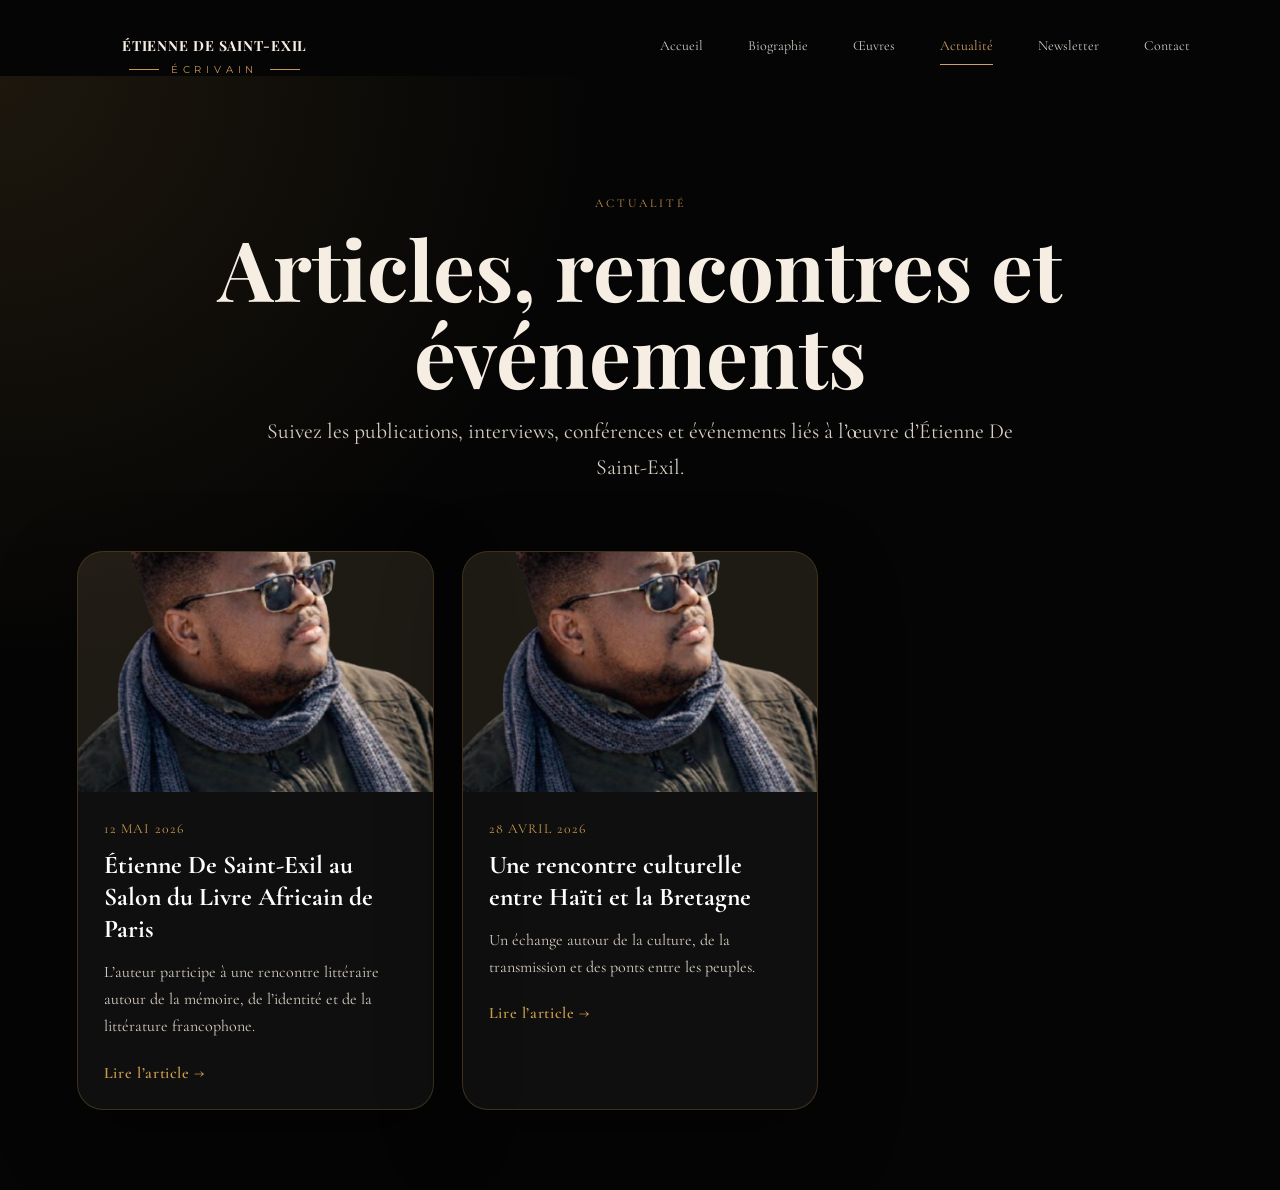
==== saint-exil-site/actualite.html @ 2bd2a885 "V1" ====
<!DOCTYPE html>
<html lang="fr">
<head>
  <meta charset="UTF-8" />
  <meta name="viewport" content="width=device-width, initial-scale=1.0" />
  <title>Actualité — Étienne De Saint-Exil</title>
  <link rel="preconnect" href="https://fonts.googleapis.com">
  <link rel="preconnect" href="https://fonts.gstatic.com" crossorigin>
  <link href="https://fonts.googleapis.com/css2?family=Cormorant+Garamond:wght@400;500;600;700&family=Montserrat:wght@300;400;500;600&family=Playfair+Display:wght@400;500;600;700&family=Great+Vibes&display=swap" rel="stylesheet">
  <link rel="stylesheet" href="style.css" />
</head>
<body>
  <header class="navbar">
    <a href="index.html" class="brand" aria-label="Accueil">
      <span class="brand-name">ÉTIENNE DE SAINT-EXIL</span>
      <span class="brand-line"><i></i>ÉCRIVAIN<i></i></span>
    </a>

    <button class="menu-btn" aria-label="Ouvrir le menu">
      <span></span><span></span>
    </button>

    <nav class="nav-links">
      <a href="index.html">Accueil</a>
      <a href="biography.html">Biographie</a>
      <a href="oeuvres.html">Œuvres</a>
      <a class="active" href="actualite.html">Actualité</a>
      <a href="newsletter.html">Newsletter</a>
      <a href="contact.html">Contact</a>
    </nav>
  </header>

  <main class="news-page">

    <section class="news-hero">
      <span class="section-label">ACTUALITÉ</span>
      <h1>Articles, rencontres et événements</h1>
      <p>Suivez les publications, interviews, conférences et événements liés à l’œuvre d’Étienne De Saint-Exil.</p>
    </section>

    <section class="news-layout">
      <div id="newsGrid" class="news-grid"></div>
    </section>

  </main>

  <script src="script.js"></script>
</body>
</html>
---- saint-exil-site/style.css ----
/* Reset général */
*{
  box-sizing:border-box;
  margin:0;
  padding:0;
}

/* Corps et typo */
html{font-size:100%}
body{
  min-height:100vh;
  background:#050505;
  color:#f7f1e8;
  font-family:'Cormorant Garamond',serif;
  overflow-x:hidden;
}

/* Couleurs et limites */
:root{
  --gold:#c98f4d;
  --gold-strong:#d0a064;
  --ivory:#f6eee3;
  --muted:#efe9df;
  --max-width:min(1160px,86vw);
}

/* HERO: fond sombre et lueurs */
.hero{
  position:relative;
  min-height:100vh;
  background:
    radial-gradient(circle at 22% 42%, rgba(150,91,39,0.32), transparent 18%),
    radial-gradient(circle at 63% 28%, rgba(180,150,100,0.08), transparent 22%),
    linear-gradient(90deg, #050505 0%, #10100f 44%, #030303 100%);
  overflow:hidden;
}
.hero::before{
  content:"";
  position:absolute;
  inset:0;
  background:
    linear-gradient(90deg, rgba(0,0,0,.58) 0%, rgba(0,0,0,.18) 45%, rgba(0,0,0,.72) 100%),
    radial-gradient(circle at center, transparent 0%, rgba(0,0,0,.35) 78%);
  z-index:1;
  pointer-events:none;
}
.hero::after{
  content:"";
  position:absolute;
  inset:0;
  background-image:
    linear-gradient(rgba(255,255,255,.012) 1px, transparent 1px),
    linear-gradient(90deg, rgba(255,255,255,.01) 1px, transparent 1px);
  background-size:54px 54px;
  opacity:.11;
  z-index:1;
  pointer-events:none;
}

/* Navbar */
.navbar{
  position:relative;
  z-index:10;
  width:var(--max-width);
  margin:0 auto;
  padding:39px 0 0;
  display:flex;
  align-items:flex-start;
  justify-content:space-between;
}
.brand{
  text-decoration:none;
  color:#f6eee3;
  text-align:center;
  letter-spacing:.055em;
  min-width:250px;
}
.brand-name{
  display:block;
  font-family:'Playfair Display',serif;
  font-size:14px;
  font-weight:700;
  line-height:1;
}
.brand-line{
  display:flex;
  align-items:center;
  gap:12px;
  justify-content:center;
  margin-top:10px;
  color:#c89552;
  font-family:Montserrat,sans-serif;
  font-size:10px;
  font-weight:400;
  letter-spacing:.48em;
}
.brand-line i{
  display:block;
  width:30px;
  height:1px;
  background:#c89552;
}

.nav-links{
  display:flex;
  align-items:center;
  gap:45px;
  margin-top:0;
  font-size:14px;
}
.nav-links a{
  color:#efe9df;
  text-decoration:none;
  opacity:.86;
  position:relative;
  padding-bottom:12px;
  line-height:1;
}
.nav-links a.active,
.nav-links a:hover{
  color:var(--gold-strong);
  opacity:1;
}
.nav-links a.active::after{
  content:"";
  position:absolute;
  left:0;right:0;bottom:0;height:1px;background:var(--gold-strong);
}

/* Menu bouton (mobile) - keep script.js behavior */
.menu-btn{display:none;background:transparent;border:0;padding:.35rem;cursor:pointer}
.menu-btn span{display:block;width:28px;height:2px;background:var(--ivory);border-radius:2px}

/* Hero content container */
.hero-content{
  position:relative;
  z-index:3;
  width:var(--max-width);
  min-height:640px;
  margin:0 auto;
}

/* Texte gauche */
.copy-block{
  position:absolute;
  left:0;
  top:96px;
  width:410px;
  text-align:center;
  z-index:6;
}
.copy-block h1{
  font-family:'Playfair Display',serif;
  font-size:43px;
  line-height:1.13;
  font-weight:500;
  letter-spacing:-0.025em;
  color:#f7f0e7;
  text-shadow:0 12px 30px rgba(0,0,0,.68);
}
.copy-block h1 span{
  display:inline-block;color:var(--gold);font-size:41px;line-height:1.05;white-space:nowrap;
}
.small-divider{width:54px;height:1px;background:#b88650;margin:18px auto 33px}
.copy-block p{
  font-size:17px;line-height:1.22;color:#f2eadf;margin-bottom:35px;text-shadow:0 10px 24px #000;
}
.cta{
  display:inline-flex;align-items:center;justify-content:center;gap:18px;min-width:228px;height:50px;background:#d09a58;color:#1a130d;text-decoration:none;font-family:Montserrat,sans-serif;font-size:11px;font-weight:600;letter-spacing:.08em;padding:0 22px;border-radius:3px;box-shadow:0 22px 50px rgba(0,0,0,.38);
}
.cta b{font-size:17px;font-weight:500;transform:translateY(-1px)}

/* Portrait large à droite */
.portrait-wrap{
  position:absolute;
  z-index:3;
  right:95px;
  top:36px;
  width:610px;
  height:705px;
  overflow:visible;
  margin:0;
}
.portrait{
  position:absolute;
  width:640px;
  height:auto;
  left:-10px;
  top:-8px;
  filter:contrast(1.07) saturate(.92) brightness(.86);
  mix-blend-mode:normal;
  mask-image:linear-gradient(to bottom,#000 0%,#000 82%,rgba(0,0,0,.2) 100%);
  -webkit-mask-image:linear-gradient(to bottom,#000 0%,#000 82%,rgba(0,0,0,.2) 100%);
}
.portrait-wrap::after{
  content:"";
  position:absolute;
  inset:-40px -95px -20px -65px;
  background:
    linear-gradient(90deg, rgba(5,5,5,.12), transparent 24%, transparent 68%, rgba(5,5,5,.58)),
    linear-gradient(180deg, transparent 72%, #050505 98%);
  pointer-events:none;
}

/* Signature en fond, derrière portrait */
.signature-bg{
  position:absolute;
  z-index:2;
  right:18px;
  top:82px;
  color:rgba(220,195,160,.105);
  font-family:'Great Vibes',cursive;
  font-size:82px;
  line-height:.92;
  transform:rotate(-6deg);
  text-align:center;
  pointer-events:none;
  user-select:none;
}

/* Carte citation */
.quote-card{
  position:absolute;
  z-index:8;
  right:8px;
  top:444px;
  width:220px;
  height:190px;
  background:rgba(20,20,19,.82);
  backdrop-filter:blur(7px);
  border-radius:3px;
  box-shadow:0 28px 74px rgba(0,0,0,.52);
  text-align:center;padding:23px 24px;color:#f5eadc;
}
.quote-mark{color:#d69d56;font-size:38px;line-height:.8;font-family:Georgia,serif;margin-bottom:8px}
.quote-card p{font-size:17px;line-height:1.18;font-style:italic}
.quote-card span{display:block;width:50px;height:1px;background:#b7834e;margin:15px auto 10px}
.quote-card strong{font-family:'Great Vibes',cursive;color:#c99456;font-size:24px;font-weight:400}

/* Bande beige bas */
.bottom-panel{
  position:absolute;
  z-index:9;
  left:0;
  bottom:0;
  width:64%;
  height:125px;
  background:#f4f1ec;
  color:#5f5146;
  display:flex;align-items:center;justify-content:flex-start;padding-left:116px;clip-path:polygon(0 0,86% 0,100% 100%,0 100%);box-shadow:0 -15px 45px rgba(0,0,0,.22);
}
.feather{position:absolute;left:68px;top:18px;font-size:88px;line-height:1;transform:rotate(-35deg);color:rgba(190,155,120,.14);font-family:'Great Vibes',cursive}
.keywords{display:flex;flex-direction:column;gap:10px;margin-right:34px;color:#c2935a;font-family:Montserrat,sans-serif;font-size:12px;letter-spacing:.13em;min-width:112px}
.panel-line{width:1px;height:70px;background:#c7b5a3;margin-right:34px}
.panel-text p{font-size:14px;line-height:1.42;color:#544941}
.panel-text a{display:inline-flex;margin-top:12px;text-decoration:none;color:#c2935a;font-family:Montserrat,sans-serif;font-size:11px;letter-spacing:.13em}
.panel-text b{margin-left:13px}

/* Images helper */
img{max-width:100%;display:block}

/* Responsive tablette */
@media (max-width:1050px){
  .navbar{width:min(1000px,90vw)}
  .hero-content{width:min(1000px,90vw)}
  .nav-links{gap:26px;font-size:13px}
  .brand{min-width:220px}
  .copy-block{width:380px}
  .copy-block h1{font-size:38px}
  .copy-block h1 span{font-size:36px}
  .portrait-wrap{right:35px;width:540px}
  .portrait{width:590px}
  .quote-card{right:0}
  .bottom-panel{width:76%;padding-left:70px}
}

/* Responsive mobile */
@media (max-width:820px){
  .hero{min-height:1060px}
  .navbar{width:90vw;padding-top:24px;align-items:center}
  .brand{min-width:auto;text-align:left}
  .menu-btn{display:block;position:relative;z-index:20}
  .nav-links{display:none;position:absolute;top:82px;right:0;background:rgba(8,8,8,.94);padding:25px;flex-direction:column;gap:20px;border:1px solid rgba(210,160,95,.25)}
  .nav-links.open{display:flex}
  .hero-content{width:90vw;min-height:835px}
  .portrait-wrap{top:72px;left:50%;right:auto;transform:translateX(-50%);width:430px;height:430px;overflow:hidden}
  .portrait{width:500px;left:-34px;top:-15px}
  .portrait-wrap::after{inset:0;background:linear-gradient(180deg,transparent 72%,#050505 100%)}
  .copy-block{top:430px;left:50%;transform:translateX(-50%);width:92%}
  .copy-block h1{font-size:36px}
  .copy-block h1 span{font-size:34px;white-space:normal}
  .copy-block p{font-size:16px}
  .signature-bg{display:none}
  .quote-card{top:695px;right:50%;transform:translateX(50%);width:250px}
  .bottom-panel{width:100%;height:195px;clip-path:none;padding:25px;align-items:flex-start;bottom:0}
  .feather{display:none}
  .keywords{margin-right:18px}
  .panel-line{margin-right:20px}
}

/* Petit mobile */
@media (max-width:520px){
  .hero{min-height:1090px}
  .brand-name{font-size:12px}
  .brand-line{font-size:9px;letter-spacing:.35em}
  .brand-line i{width:26px}
  .copy-block h1{font-size:32px}
  .copy-block h1 span{font-size:30px}
  .copy-block p{font-size:15px}
  .cta{min-width:220px;height:48px;font-size:10px}
  .portrait-wrap{width:340px;height:390px}
  .portrait{width:455px;left:-60px;top:-8px}
  .quote-card{top:690px}
  .bottom-panel{height:230px;padding:22px 18px}
  .keywords{font-size:11px;letter-spacing:.06em;min-width:95px}
  .panel-text p{font-size:13px}
  .panel-line{height:115px}
}

/* Œuvres page */
.works-intro{
  position:absolute;
  top:50%;
  left:50%;
  transform:translate(-50%,-42%);
  width:min(720px,calc(100vw - 48px));
  text-align:center;
  z-index:5;
}
.works-intro h2{
  font-family:Montserrat,sans-serif;
  font-size:12px;
  letter-spacing:.38em;
  text-transform:uppercase;
  color:var(--gold);
  margin-bottom:1.15rem;
}
.works-intro h1{
  font-family:'Playfair Display',serif;
  font-size:clamp(3.2rem,6.5vw,4.8rem);
  line-height:1.04;
  letter-spacing:-.03em;
  color:#f7f0e7;
  margin-bottom:.85rem;
}
.works-intro p{
  max-width:660px;
  margin:0 auto;
  font-size:1rem;
  line-height:1.9;
  color:#f2eadf;
}
.section-divider{
  width:72px;
  height:1px;
  background:var(--gold);
  margin:2rem auto 0;
}
.books-section{
  width:var(--max-width);
  margin:0 auto;
  padding:140px 0 120px;
}
.books-grid{
  display:grid;
  grid-template-columns:repeat(2,minmax(0,1fr));
  gap:1.5rem;
}
.book-card{
  background:rgba(10,10,10,.92);
  border:1px solid rgba(255,255,255,.05);
  border-radius:18px;
  overflow:hidden;
  box-shadow:0 24px 48px rgba(0,0,0,.35);
  transition:transform .28s ease,box-shadow .28s ease;
}
.book-card:hover{
  transform:translateY(-6px);
  box-shadow:0 34px 70px rgba(0,0,0,.42);
}
.book-cover{
  width:100%;
  aspect-ratio:0.7;
  overflow:hidden;
}
.book-cover img{
  width:100%;
  height:100%;
  object-fit:cover;
  display:block;
}
.book-card h3{
  font-family:'Playfair Display',serif;
  font-size:1.05rem;
  margin:1rem 1.2rem 0.55rem;
  line-height:1.3;
  color:#f7f1e8;
}
.book-divider{
  display:block;
  width:50px;
  height:1px;
  background:var(--gold);
  margin:0 0 1.2rem 1.2rem;
}
/* Biography page styles (mobile-first) */
.bio-page{
  background:#050505;
  color:#f5efe6;
  min-height:100vh;
  padding:120px 6vw 80px;
}
.bio-intro{
  max-width:900px;
  margin:0 auto 70px;
  text-align:center;
}
.section-label{color:#c99a4a;letter-spacing:0.25em;font-size:14px;display:block;margin-bottom:10px}
.bio-intro h1{font-size:clamp(2.4rem,6vw,5rem);line-height:1.05;margin:18px 0}
.bio-intro p{font-size:clamp(1.1rem,2vw,1.35rem);line-height:1.7;color:#d8cfc2}
.bio-layout{max-width:1180px;margin:0 auto;display:grid;grid-template-columns:330px 1fr;gap:70px;align-items:start}
.bio-author-card{background:rgba(255,255,255,0.04);border:1px solid rgba(201,154,74,0.35);border-radius:24px;padding:24px;box-shadow:0 30px 80px rgba(0,0,0,0.45)}
.bio-author-card img{width:100%;height:auto;border-radius:18px;display:block;margin-bottom:22px}
.bio-author-card h2{font-size:1.65rem;margin-bottom:6px;color:#fff}
.bio-role{color:#c99a4a;margin-bottom:22px}
.bio-info div{border-top:1px solid rgba(255,255,255,0.1);padding:13px 0}
.bio-info span{display:block;color:#c99a4a;font-size:0.85rem;margin-bottom:4px}
.bio-info strong{display:block;color:#f5efe6;font-size:1rem;line-height:1.45;font-weight:500}
.bio-content{max-width:780px}
.bio-content blockquote{font-size:clamp(1.5rem,3vw,2.4rem);line-height:1.35;color:#fff;border-left:3px solid #c99a4a;padding-left:28px;margin:0 0 45px;font-style:italic}
.bio-content p{font-size:clamp(1.12rem,1.5vw,1.28rem);line-height:1.85;color:#e5ddd1;margin-bottom:28px}

@media (max-width:768px){
  .bio-page{padding:95px 20px 60px}
  .bio-intro{text-align:left;margin-bottom:35px}
  .bio-layout{display:flex;flex-direction:column;gap:35px}
  .bio-author-card{width:100%;padding:18px}
  .bio-author-card img{max-width:320px;margin:0 auto 20px}
  .bio-content p{font-size:18px;line-height:1.8}
}
@media (min-width:860px){
  .books-grid{
    grid-template-columns:repeat(3,minmax(0,1fr));
  }
}
@media (min-width:1160px){
  .books-grid{
    grid-template-columns:repeat(4,minmax(0,1fr));
  }
}
@media (max-width:820px){
  .works-intro{
    top:42%;
    transform:translate(-50%,-40%);
    width:min(90vw,560px);
    padding:0 1rem;
  }
  .works-intro h1{
    font-size:clamp(2.6rem,8vw,3.5rem);
  }
  .books-section{
    padding:120px 0 100px;
  }
  .books-grid{
    grid-template-columns:repeat(2,minmax(0,1fr));
    gap:1rem;
  }
}
@media (max-width:520px){
  .works-intro{
    top:38%;
    width:min(92vw,420px);
  }
  .works-intro h1{
    font-size:2.8rem;
  }
  .works-intro h2{
    font-size:11px;
  }
  .book-card{
    border-radius:14px;
  }
  .books-grid{
    grid-template-columns:repeat(2,minmax(0,1fr));
    gap:1rem;
  }
}

/* Contact page styles (mobile-first) */
.contact-page{
  min-height:100vh;
  background:radial-gradient(circle at 6% 12%, rgba(201,154,74,0.08), transparent 28%), #050505;
  color:var(--ivory);
  padding:120px 6vw 80px;
}
.contact-hero{
  max-width:850px;
  margin:0 auto 42px;
  text-align:center;
}
.contact-hero .section-label{color:var(--gold);letter-spacing:.25em;font-size:12px;display:block;margin-bottom:12px}
.contact-hero h1{font-family:'Playfair Display',serif;font-size:clamp(2.6rem,7vw,5.5rem);line-height:1.02;margin:6px 0 8px}
.contact-hero p{font-size:clamp(1.05rem,2vw,1.35rem);line-height:1.7;color:#d8cfc2;max-width:780px;margin:0 auto}

.contact-layout{max-width:980px;margin:0 auto}
.contact-card{width:100%;padding:clamp(32px,5vw,56px);border-radius:28px;background:rgba(255,255,255,0.045);border:1px solid rgba(201,154,74,0.28);box-shadow:0 30px 90px rgba(0,0,0,0.45)}
.contact-card h2{font-size:clamp(1.8rem,3vw,2.6rem);margin-bottom:12px;color:var(--ivory)}
.contact-card > p{max-width:620px;font-size:1.08rem;line-height:1.7;color:#d8cfc2;margin-bottom:34px}

.social-grid{width:100%;display:grid;grid-template-columns:repeat(3,minmax(0,1fr));gap:22px}
.social-link{min-height:120px;display:flex;align-items:center;gap:18px;padding:24px;border-radius:22px;text-decoration:none;background:rgba(0,0,0,0.32);border:1px solid rgba(201,154,74,0.24);color:#f5efe6;overflow:hidden;transition:transform .35s ease,border-color .35s ease,box-shadow .35s ease,background .35s ease}
.social-link:focus{outline:2px solid rgba(201,154,74,0.24);outline-offset:3px}
.social-link:hover{transform:translateY(-5px);border-color:rgba(201,154,74,0.72);background:rgba(201,154,74,0.08);box-shadow:0 18px 50px rgba(0,0,0,0.38),0 0 28px rgba(201,154,74,0.16)}

.social-icon{width:56px;height:56px;min-width:56px;border-radius:50%;display:grid;place-items:center;background:rgba(201,154,74,0.13);color:#c99a4a;transition:transform .35s ease}
.social-icon svg{width:26px;height:26px;stroke:currentColor;fill:none}
.social-link:hover .social-icon svg{transform:scale(1.12)}

.social-text strong{display:block;font-size:1.08rem;color:#fff;margin-bottom:6px}
.social-text small{display:block;font-size:.92rem;line-height:1.45;color:#c99a4a}

@media (max-width:900px){
  .social-grid{grid-template-columns:repeat(2,minmax(0,1fr))}
}

@media (max-width:600px){
  .contact-page{padding:95px 20px 60px}
  .contact-hero{text-align:left}
  .contact-card{padding:24px 18px}
  .social-grid{grid-template-columns:1fr;gap:16px}
  .social-link{min-height:96px;padding:20px}
  .social-icon{width:50px;height:50px;min-width:50px}
}

/* Newsletter page styles */
.newsletter-page{
  min-height:100vh;
  background:
    radial-gradient(circle at top left, rgba(201,154,74,0.14), transparent 35%),
    radial-gradient(circle at bottom right, rgba(255,255,255,0.05), transparent 30%),
    #050505;
  color:var(--ivory);
  padding:120px 6vw 80px;
}
.newsletter-hero{
  max-width:850px;
  margin:0 auto 55px;
  text-align:center;
}
.newsletter-hero .section-label{color:var(--gold);letter-spacing:0.25em;font-size:12px;display:block;margin-bottom:14px}
.newsletter-hero h1{font-family:'Playfair Display',serif;font-size:clamp(2.6rem,7vw,5.5rem);line-height:1.05;margin:0 0 18px}
.newsletter-hero p{font-size:clamp(1.05rem,2vw,1.35rem);line-height:1.7;color:#d8cfc2;max-width:760px;margin:0 auto}

.newsletter-layout{max-width:760px;margin:0 auto;padding:0 8px}
.newsletter-card{max-width:640px;margin:0 auto;padding:clamp(28px,5vw,56px);border-radius:28px;background:rgba(255,255,255,0.045);border:1px solid rgba(201,154,74,0.32);box-shadow:0 30px 90px rgba(0,0,0,0.45);text-align:center}
.newsletter-icon{width:72px;height:72px;margin:0 auto 24px;border-radius:50%;display:grid;place-items:center;background:rgba(201,154,74,0.12);color:#c99a4a}
.newsletter-icon svg{width:34px;height:34px;stroke:currentColor;fill:none}
.newsletter-card h2{font-size:clamp(1.8rem,4vw,3rem);margin-bottom:16px;color:var(--ivory)}
.newsletter-card p{color:#d8cfc2;font-size:1.08rem;line-height:1.75;margin-bottom:30px}
.newsletter-form{display:flex;gap:12px;flex-wrap:wrap;justify-content:center;margin-bottom:18px}
.newsletter-form input{flex:1;min-width:260px;height:56px;border-radius:999px;border:1px solid rgba(201,154,74,0.28);background:rgba(0,0,0,0.35);color:#fff;padding:0 22px;font-size:1rem;outline:none}
.newsletter-form input::placeholder{color:rgba(245,239,230,0.55)}
.newsletter-form input:focus{border-color:rgba(201,154,74,0.8);box-shadow:0 0 0 4px rgba(201,154,74,0.12)}
.newsletter-form button{height:56px;border-radius:999px;border:none;padding:0 32px;background:var(--gold);color:#050505;font-weight:700;cursor:pointer;transition:transform .3s ease,box-shadow .3s ease,background .3s ease}
.newsletter-form button:hover{transform:translateY(-3px);box-shadow:0 18px 40px rgba(201,154,74,0.22);background:#d8ad5c}
.newsletter-status{min-height:24px;color:#f5efe6;font-size:0.95rem;opacity:0;transition:opacity .25s ease}
.newsletter-status.visible{opacity:1}
.newsletter-card small{display:block;color:rgba(245,239,230,0.62);line-height:1.6}

@media (max-width:650px){
  .newsletter-page{padding:95px 20px 60px}
  .newsletter-hero{text-align:left}
  .newsletter-form{flex-direction:column}
  .newsletter-form input,
  .newsletter-form button{width:100%}
}

/* News page styles */
.news-page{
  min-height:100vh;
  background:
    radial-gradient(circle at top left, rgba(201,154,74,0.12), transparent 35%),
    #050505;
  color:var(--ivory);
  padding:120px 6vw 80px;
}
.news-hero{
  max-width:900px;
  margin:0 auto 65px;
  text-align:center;
}
.news-hero .section-label{color:var(--gold);letter-spacing:.25em;font-size:12px;display:block;margin-bottom:14px}
.news-hero h1{font-family:'Playfair Display',serif;font-size:clamp(2.5rem,7vw,5.2rem);line-height:1.05;margin:0 0 14px}
.news-hero p{font-size:clamp(1.05rem,2vw,1.35rem);line-height:1.7;color:#d8cfc2;max-width:760px;margin:0 auto}

.news-layout{max-width:1180px;margin:0 auto}
.news-grid{display:grid;grid-template-columns:repeat(3,1fr);gap:28px}
.news-card{overflow:hidden;border-radius:26px;background:rgba(255,255,255,0.045);border:1px solid rgba(201,154,74,0.25);box-shadow:0 28px 80px rgba(0,0,0,0.38);transition:transform .35s ease,border-color .35s ease,box-shadow .35s ease}
.news-card:hover{transform:translateY(-6px);border-color:rgba(201,154,74,0.72);box-shadow:0 35px 90px rgba(0,0,0,0.48),0 0 26px rgba(201,154,74,0.14)}
.news-cover{width:100%;height:240px;overflow:hidden;background:rgba(201,154,74,0.08)}
.news-cover img{width:100%;height:100%;object-fit:cover;display:block;transition:transform .55s ease}
.news-card:hover .news-cover img{transform:scale(1.06)}
.news-card-content{padding:26px}
.news-date{display:inline-block;color:#c99a4a;font-size:.86rem;letter-spacing:.08em;text-transform:uppercase;margin-bottom:12px}
.news-card h2{font-size:clamp(1.35rem,2vw,1.75rem);line-height:1.25;margin-bottom:14px;color:#fff}
.news-card p{color:#d8cfc2;font-size:1rem;line-height:1.7;margin-bottom:22px}
.news-link{color:#c99a4a;text-decoration:none;font-weight:600;letter-spacing:.04em}
.news-link:hover{text-decoration:underline}

@media (max-width:1000px){
  .news-grid{grid-template-columns:repeat(2,1fr)}
}

@media (max-width:650px){
  .news-page{padding:95px 20px 60px}
  .news-hero{text-align:left;margin-bottom:38px}
  .news-grid{grid-template-columns:1fr;gap:22px}
  .news-cover{height:220px}
  .news-card-content{padding:22px}
}
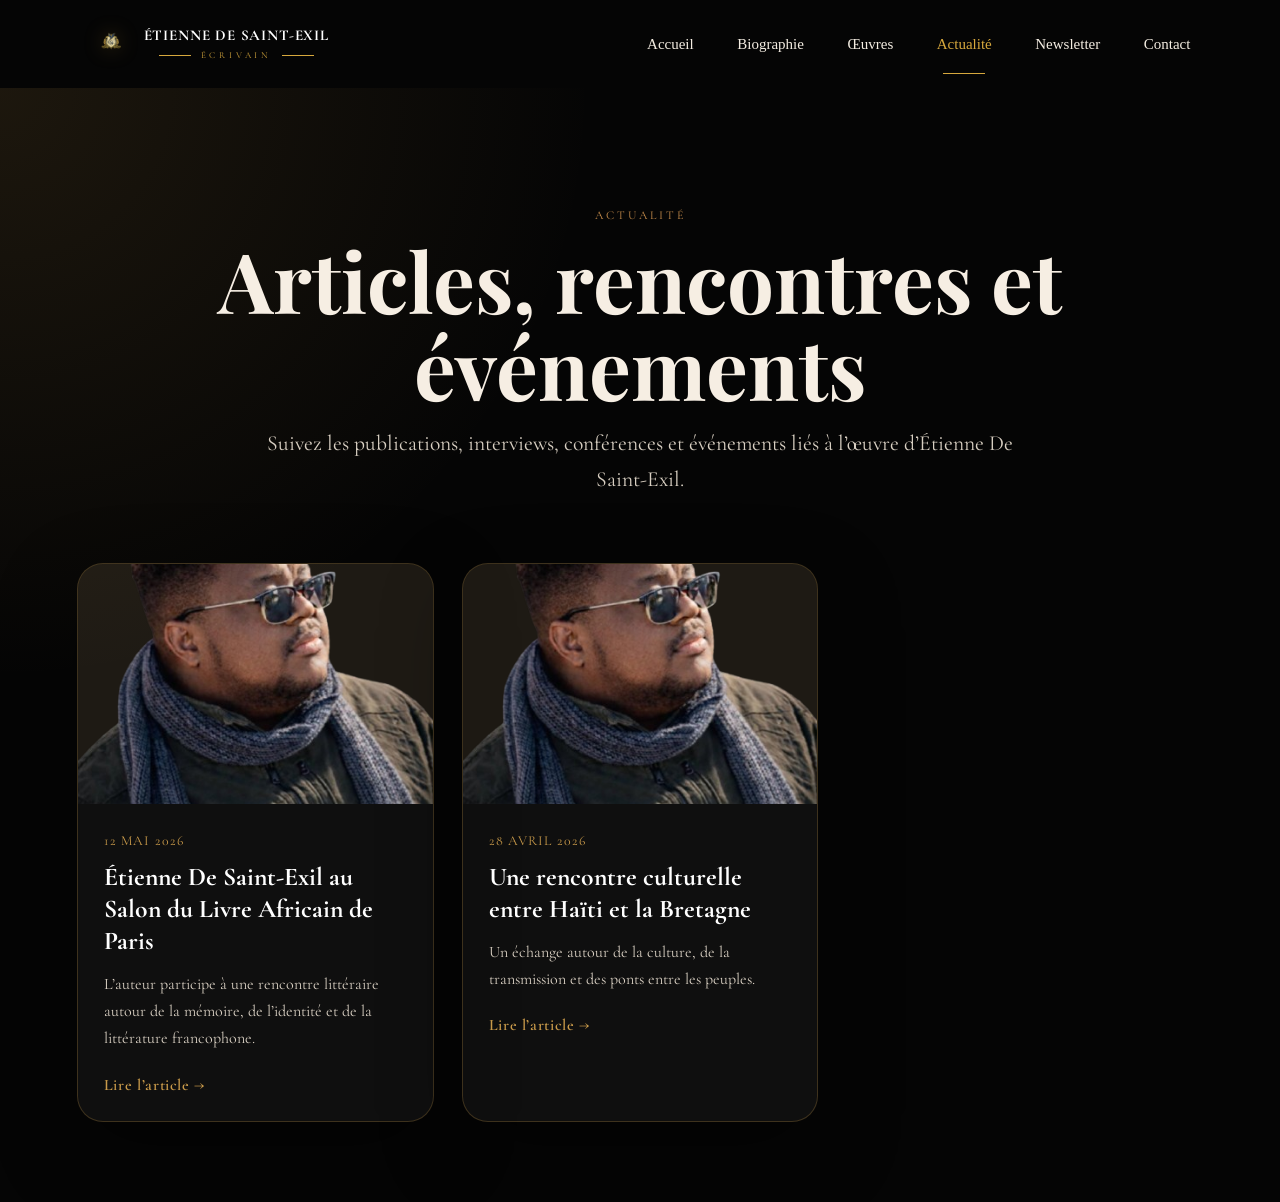
==== commit 4005498e: "v4" ====
--- a/saint-exil-site/actualite.html
+++ b/saint-exil-site/actualite.html
@@ -11,10 +11,13 @@
 </head>
 <body>
   <header class="navbar">
-    <a href="index.html" class="brand" aria-label="Accueil">
-      <span class="brand-name">ÉTIENNE DE SAINT-EXIL</span>
-      <span class="brand-line"><i></i>ÉCRIVAIN<i></i></span>
-    </a>
+    <div class="brand">
+      <img src="ecusson.png" alt="Logo Étienne De Saint-Exil">
+      <div class="brand-text">
+        <h2>Étienne De Saint-Exil</h2>
+        <span>Écrivain</span>
+      </div>
+    </div>
 
     <button class="menu-btn" aria-label="Ouvrir le menu">
       <span></span><span></span>
--- a/saint-exil-site/style.css
+++ b/saint-exil-site/style.css
@@ -25,16 +25,27 @@
 }
 
 /* HERO: fond sombre et lueurs */
-.hero{
-  position:relative;
-  min-height:100vh;
+section.hero {
+  min-height: calc(100vh - 88px);
+  height: calc(100vh - 88px);
+  position: relative;
+  display: flex;
+  align-items: center;
+  padding: 40px 80px 0;
+  overflow: hidden;
+}
+
+/* Pages non-accueil */
+main.hero {
+  min-height: 100vh;
+  position: relative;
+  display: block;
   background:
-    radial-gradient(circle at 22% 42%, rgba(150,91,39,0.32), transparent 18%),
-    radial-gradient(circle at 63% 28%, rgba(180,150,100,0.08), transparent 22%),
-    linear-gradient(90deg, #050505 0%, #10100f 44%, #030303 100%);
-  overflow:hidden;
-}
-.hero::before{
+    radial-gradient(circle at 28% 44%, rgba(201,154,74,0.12), transparent 28%),
+    #050505;
+  overflow: visible;
+}
+section.hero::before{
   content:"";
   position:absolute;
   inset:0;
@@ -44,7 +55,7 @@
   z-index:1;
   pointer-events:none;
 }
-.hero::after{
+section.hero::after{
   content:"";
   position:absolute;
   inset:0;
@@ -58,73 +69,95 @@
 }
 
 /* Navbar */
-.navbar{
-  position:relative;
-  z-index:10;
-  width:var(--max-width);
-  margin:0 auto;
-  padding:39px 0 0;
-  display:flex;
-  align-items:flex-start;
-  justify-content:space-between;
-}
-.brand{
-  text-decoration:none;
-  color:#f6eee3;
-  text-align:center;
-  letter-spacing:.055em;
-  min-width:250px;
-}
-.brand-name{
-  display:block;
-  font-family:'Playfair Display',serif;
-  font-size:14px;
-  font-weight:700;
-  line-height:1;
-}
-.brand-line{
-  display:flex;
-  align-items:center;
-  gap:12px;
-  justify-content:center;
-  margin-top:10px;
-  color:#c89552;
-  font-family:Montserrat,sans-serif;
-  font-size:10px;
-  font-weight:400;
-  letter-spacing:.48em;
-}
-.brand-line i{
-  display:block;
-  width:30px;
-  height:1px;
-  background:#c89552;
-}
-
-.nav-links{
-  display:flex;
-  align-items:center;
-  gap:45px;
-  margin-top:0;
-  font-size:14px;
-}
-.nav-links a{
-  color:#efe9df;
-  text-decoration:none;
-  opacity:.86;
-  position:relative;
-  padding-bottom:12px;
-  line-height:1;
-}
-.nav-links a.active,
-.nav-links a:hover{
-  color:var(--gold-strong);
-  opacity:1;
-}
-.nav-links a.active::after{
-  content:"";
-  position:absolute;
-  left:0;right:0;bottom:0;height:1px;background:var(--gold-strong);
+.navbar {
+  position: relative;
+  z-index: 50;
+  width: min(1180px, 86vw);
+  height: 88px;
+  margin: 0 auto;
+  padding: 0;
+  display: flex;
+  align-items: center;
+  justify-content: space-between;
+}
+.brand {
+  display: flex;
+  align-items: center;
+  gap: 12px;
+  text-decoration: none;
+  color: #f5efe6;
+  min-width: 270px;
+}
+.brand img {
+  width: 42px;
+  height: 42px;
+  object-fit: contain;
+  position: static;
+  filter: drop-shadow(0 0 10px rgba(215,168,61,.25));
+}
+.brand-text h2 {
+  font-size: 15px;
+  line-height: 1;
+  letter-spacing: 0.055em;
+  font-weight: 700;
+  text-transform: uppercase;
+  color: #fff;
+  white-space: nowrap;
+}
+.brand-text span {
+  display: flex;
+  align-items: center;
+  justify-content: center;
+  gap: 10px;
+  margin-top: 7px;
+  color: #d7a83d;
+  font-size: 9px;
+  letter-spacing: 0.42em;
+  text-transform: uppercase;
+  white-space: nowrap;
+}
+.brand-text span::before,
+.brand-text span::after {
+  content: "";
+  width: 32px;
+  height: 1px;
+  background: #d7a83d;
+  display: block;
+}
+
+.nav-links {
+  display: flex;
+  align-items: center;
+  justify-content: flex-end;
+  gap: clamp(28px, 3.4vw, 48px);
+  margin-left: auto;
+}
+.nav-links a {
+  font-family: Georgia, "Times New Roman", serif;
+  font-size: 15px;
+  font-weight: 400;
+  color: #f4ede2;
+  text-decoration: none;
+  line-height: 1;
+  position: relative;
+  transition: color .3s ease, transform .3s ease;
+}
+.nav-links a:hover {
+  color: #d7a83d;
+  transform: translateY(-1px);
+}
+.nav-links a.active {
+  color: #d7a83d;
+}
+.nav-links a.active::after {
+  content: "";
+  position: absolute;
+  left: 50%;
+  bottom: -22px;
+  width: 42px;
+  height: 1px;
+  background: #d7a83d;
+  transform: translateX(-50%);
 }
 
 /* Menu bouton (mobile) - keep script.js behavior */
@@ -181,16 +214,17 @@
   overflow:visible;
   margin:0;
 }
-.portrait{
-  position:absolute;
-  width:640px;
-  height:auto;
-  left:-10px;
-  top:-8px;
-  filter:contrast(1.07) saturate(.92) brightness(.86);
-  mix-blend-mode:normal;
-  mask-image:linear-gradient(to bottom,#000 0%,#000 82%,rgba(0,0,0,.2) 100%);
-  -webkit-mask-image:linear-gradient(to bottom,#000 0%,#000 82%,rgba(0,0,0,.2) 100%);
+.portrait {
+  position: absolute;
+  right: 135px;
+  bottom: -8px;
+  height: 88vh;
+  max-height: 860px;
+  min-height: 690px;
+  z-index: 4;
+  object-fit: contain;
+  object-position: center bottom;
+  filter: drop-shadow(-42px 0 55px rgba(0,0,0,.95));
 }
 .portrait-wrap::after{
   content:"";
@@ -259,10 +293,12 @@
 /* Images helper */
 img{max-width:100%;display:block}
 
-/* Responsive tablette */
+/* Responsive tablette - Index only */
 @media (max-width:1050px){
+  section.hero {
+    padding: 40px 40px 0;
+  }
   .navbar{width:min(1000px,90vw)}
-  .hero-content{width:min(1000px,90vw)}
   .nav-links{gap:26px;font-size:13px}
   .brand{min-width:220px}
   .copy-block{width:380px}
@@ -274,15 +310,22 @@
   .bottom-panel{width:76%;padding-left:70px}
 }
 
-/* Responsive mobile */
+/* Responsive mobile - Index only */
 @media (max-width:820px){
-  .hero{min-height:1060px}
-  .navbar{width:90vw;padding-top:24px;align-items:center}
-  .brand{min-width:auto;text-align:left}
+  section.hero{
+    min-height:1060px;
+    padding: 35px 20px 0;
+  }
+  .navbar{width:90vw;height:78px;padding:0;align-items:center}
+  .brand{min-width:auto;gap:10px}
+  .brand img{width:34px;height:34px}
+  .brand-text h2{font-size:11px}
+  .brand-text span{font-size:7px;letter-spacing:0.32em}
+  .brand-text span::before,
+  .brand-text span::after{width:20px}
   .menu-btn{display:block;position:relative;z-index:20}
   .nav-links{display:none;position:absolute;top:82px;right:0;background:rgba(8,8,8,.94);padding:25px;flex-direction:column;gap:20px;border:1px solid rgba(210,160,95,.25)}
   .nav-links.open{display:flex}
-  .hero-content{width:90vw;min-height:835px}
   .portrait-wrap{top:72px;left:50%;right:auto;transform:translateX(-50%);width:430px;height:430px;overflow:hidden}
   .portrait{width:500px;left:-34px;top:-15px}
   .portrait-wrap::after{inset:0;background:linear-gradient(180deg,transparent 72%,#050505 100%)}
@@ -298,9 +341,11 @@
   .panel-line{margin-right:20px}
 }
 
-/* Petit mobile */
+/* Petit mobile - Index only */
 @media (max-width:520px){
-  .hero{min-height:1090px}
+  section.hero{
+    min-height:1090px;
+  }
   .brand-name{font-size:12px}
   .brand-line{font-size:9px;letter-spacing:.35em}
   .brand-line i{width:26px}
@@ -317,47 +362,76 @@
   .panel-line{height:115px}
 }
 
-/* Œuvres page */
-.works-intro{
-  position:absolute;
-  top:50%;
-  left:50%;
-  transform:translate(-50%,-42%);
-  width:min(720px,calc(100vw - 48px));
-  text-align:center;
-  z-index:5;
-}
-.works-intro h2{
-  font-family:Montserrat,sans-serif;
-  font-size:12px;
-  letter-spacing:.38em;
-  text-transform:uppercase;
-  color:var(--gold);
-  margin-bottom:1.15rem;
-}
-.works-intro h1{
-  font-family:'Playfair Display',serif;
-  font-size:clamp(3.2rem,6.5vw,4.8rem);
-  line-height:1.04;
-  letter-spacing:-.03em;
-  color:#f7f0e7;
-  margin-bottom:.85rem;
-}
-.works-intro p{
-  max-width:660px;
-  margin:0 auto;
-  font-size:1rem;
-  line-height:1.9;
-  color:#f2eadf;
-}
-.section-divider{
-  width:72px;
-  height:1px;
-  background:var(--gold);
-  margin:2rem auto 0;
+/* Œuvres page - Hero Section */
+main.hero {
+  padding: 0 6vw;
+}
+
+main.hero .navbar {
+  padding-top: 34px;
+  padding-bottom: 0;
+  margin-bottom: 60px;
+}
+
+.hero-content {
+  position: relative;
+  z-index: 3;
+  width: 100%;
+  max-width: 1000px;
+  margin: 0 auto 80px;
+  min-height: 520px;
+  display: flex;
+  flex-direction: column;
+  align-items: center;
+  justify-content: center;
+  text-align: center;
+}
+
+.works-intro {
+  position: relative;
+  width: 100%;
+  max-width: 900px;
+  text-align: center;
+  z-index: 5;
+}
+
+.works-intro h2 {
+  font-family: Montserrat, sans-serif;
+  font-size: 13px;
+  letter-spacing: 0.35em;
+  text-transform: uppercase;
+  color: #c99a4a;
+  margin-bottom: 22px;
+}
+
+.works-intro h1 {
+  font-family: 'Playfair Display', serif;
+  font-size: clamp(3.5rem, 7vw, 6.2rem);
+  line-height: 0.95;
+  letter-spacing: -0.025em;
+  color: #f5efe6;
+  text-align: center;
+  margin: 0 auto 28px;
+}
+
+.works-intro p {
+  max-width: 760px;
+  margin: 0 auto;
+  font-size: clamp(1rem, 1.5vw, 1.25rem);
+  line-height: 1.7;
+  color: #d8cfc2;
+  text-align: center;
+}
+
+.works-intro .section-divider,
+.section-divider {
+  width: 72px;
+  height: 1px;
+  background: #c99a4a;
+  margin: 34px auto 0;
 }
 .books-section{
-  width:var(--max-width);
+  width:min(1160px,86vw);
   margin:0 auto;
   padding:140px 0 120px;
 }
@@ -373,10 +447,15 @@
   overflow:hidden;
   box-shadow:0 24px 48px rgba(0,0,0,.35);
   transition:transform .28s ease,box-shadow .28s ease;
+  cursor:pointer;
 }
 .book-card:hover{
   transform:translateY(-6px);
   box-shadow:0 34px 70px rgba(0,0,0,.42);
+}
+.book-card:focus-visible{
+  outline:2px solid rgba(201,154,74,0.8);
+  outline-offset:3px;
 }
 .book-cover{
   width:100%;
@@ -448,41 +527,156 @@
     grid-template-columns:repeat(4,minmax(0,1fr));
   }
 }
-@media (max-width:820px){
-  .works-intro{
-    top:42%;
-    transform:translate(-50%,-40%);
-    width:min(90vw,560px);
-    padding:0 1rem;
-  }
-  .works-intro h1{
-    font-size:clamp(2.6rem,8vw,3.5rem);
-  }
-  .books-section{
-    padding:120px 0 100px;
-  }
-  .books-grid{
-    grid-template-columns:repeat(2,minmax(0,1fr));
-    gap:1rem;
-  }
-}
-@media (max-width:520px){
-  .works-intro{
-    top:38%;
-    width:min(92vw,420px);
-  }
-  .works-intro h1{
-    font-size:2.8rem;
-  }
-  .works-intro h2{
-    font-size:11px;
-  }
-  .book-card{
-    border-radius:14px;
-  }
-  .books-grid{
-    grid-template-columns:repeat(2,minmax(0,1fr));
-    gap:1rem;
+@media (max-width: 768px) {
+  .navbar {
+    width: 90vw;
+    padding-top: 22px;
+  }
+
+  .nav-links {
+    gap: 0;
+  }
+
+  .hero-content {
+    min-height: 460px;
+    padding: 120px 22px 60px;
+    text-align: center;
+  }
+
+  .works-intro h1 {
+    font-size: clamp(2.7rem, 12vw, 4.2rem);
+  }
+  
+  .books-section {
+    padding: 120px 0 100px;
+  }
+  
+  .books-grid {
+    grid-template-columns: repeat(2, minmax(0, 1fr));
+    gap: 1rem;
+  }
+}
+
+@media (max-width: 520px) {
+  .works-intro h2 {
+    font-size: 11px;
+  }
+
+  .book-card {
+    border-radius: 14px;
+  }
+
+  .books-grid {
+    grid-template-columns: repeat(2, minmax(0, 1fr));
+    gap: 1rem;
+  }
+}
+
+.book-modal {
+  position: fixed;
+  inset: 0;
+  display: none;
+  align-items: center;
+  justify-content: center;
+  padding: 24px;
+  z-index: 9999;
+}
+
+.book-modal.active {
+  display: flex;
+}
+
+.book-modal-backdrop {
+  position: absolute;
+  inset: 0;
+  background: rgba(0,0,0,0.84);
+  backdrop-filter: blur(8px);
+}
+
+.book-modal-content {
+  position: relative;
+  z-index: 2;
+  max-width: 920px;
+  width: 100%;
+  display: grid;
+  grid-template-columns: 300px 1fr;
+  gap: 36px;
+  padding: 34px;
+  border-radius: 28px;
+  background: #080808;
+  border: 1px solid rgba(201,154,74,0.35);
+  box-shadow: 0 40px 100px rgba(0,0,0,0.65);
+}
+
+.book-modal-cover {
+  width: 100%;
+  max-height: 460px;
+  object-fit: cover;
+  border-radius: 18px;
+}
+
+.book-modal-info h2 {
+  font-size: clamp(2rem, 4vw, 3.5rem);
+  line-height: 1.1;
+  color: #fff;
+  margin: 14px 0 20px;
+}
+
+.book-modal-info p {
+  font-size: 1.08rem;
+  line-height: 1.8;
+  color: #e5ddd1;
+  margin-bottom: 28px;
+}
+
+.book-buy-btn {
+  display: inline-flex;
+  align-items: center;
+  justify-content: center;
+  min-height: 52px;
+  padding: 0 28px;
+  border-radius: 999px;
+  background: #c99a4a;
+  color: #050505;
+  font-weight: 700;
+  text-decoration: none;
+}
+
+.book-modal-close {
+  position: absolute;
+  top: 18px;
+  right: 20px;
+  width: 40px;
+  height: 40px;
+  border-radius: 50%;
+  border: 1px solid rgba(201,154,74,0.35);
+  background: rgba(255,255,255,0.04);
+  color: #c99a4a;
+  font-size: 25px;
+  cursor: pointer;
+}
+
+@media (max-width: 760px) {
+  .book-modal {
+    align-items: flex-start;
+    overflow-y: auto;
+  }
+
+  .book-modal-content {
+    grid-template-columns: 1fr;
+    gap: 24px;
+    padding: 24px;
+    margin-top: 20px;
+  }
+
+  .book-modal-cover {
+    max-width: 260px;
+    margin: 0 auto;
+  }
+
+  .book-modal-info p {
+    font-size: 18px;
+    line-height: 1.75;
   }
 }
 
@@ -513,7 +707,7 @@
 .social-link:hover{transform:translateY(-5px);border-color:rgba(201,154,74,0.72);background:rgba(201,154,74,0.08);box-shadow:0 18px 50px rgba(0,0,0,0.38),0 0 28px rgba(201,154,74,0.16)}
 
 .social-icon{width:56px;height:56px;min-width:56px;border-radius:50%;display:grid;place-items:center;background:rgba(201,154,74,0.13);color:#c99a4a;transition:transform .35s ease}
-.social-icon svg{width:26px;height:26px;stroke:currentColor;fill:none}
+.social-icon svg{width:26px;height:26px;display:block;color:currentColor;stroke:currentColor;fill:none}
 .social-link:hover .social-icon svg{transform:scale(1.12)}
 
 .social-text strong{display:block;font-size:1.08rem;color:#fff;margin-bottom:6px}
@@ -619,3 +813,444 @@
   .news-card-content{padding:22px}
 }
 
+.home-v2 {
+  position: relative;
+  min-height: 100vh;
+  overflow: hidden;
+  background:
+    radial-gradient(circle at 28% 38%, rgba(201, 154, 74, 0.18), transparent 22%),
+    radial-gradient(circle at 68% 38%, rgba(255, 255, 255, 0.04), transparent 26%),
+    linear-gradient(90deg, #050505 0%, #0b0a08 42%, #020202 100%);
+  color: #f6eee3;
+}
+
+.home-v2::before {
+  content: "";
+  position: absolute;
+  inset: 0;
+  background:
+    linear-gradient(90deg, rgba(0,0,0,.32), rgba(0,0,0,.05) 45%, rgba(0,0,0,.68)),
+    radial-gradient(circle at center, transparent 0%, rgba(0,0,0,.55) 86%);
+  z-index: 1;
+  pointer-events: none;
+}
+
+.home-v2::after {
+  content: "";
+  position: absolute;
+  inset: 0;
+  background-image:
+    linear-gradient(rgba(255,255,255,.012) 1px, transparent 1px),
+    linear-gradient(90deg, rgba(255,255,255,.01) 1px, transparent 1px);
+  background-size: 58px 58px;
+  opacity: .08;
+  z-index: 1;
+  pointer-events: none;
+}
+
+.home-navbar {
+  position: relative;
+  z-index: 30;
+}
+
+.brand-with-symbol {
+  display: flex;
+  align-items: center;
+  gap: 14px;
+  text-align: left;
+  min-width: 320px;
+}
+
+.brand-symbol {
+  width: 44px;
+  height: 44px;
+  object-fit: contain;
+  filter: drop-shadow(0 0 10px rgba(201,154,74,.28));
+}
+
+.brand-text {
+  display: block;
+}
+
+.home-hero-v2 {
+  position: relative;
+  z-index: 3;
+  width: min(1240px, 88vw);
+  min-height: calc(100vh - 92px);
+  margin: 0 auto;
+  display: grid;
+  grid-template-columns: 48% 52%;
+  align-items: center;
+}
+
+.hero-logo-block {
+  position: relative;
+  z-index: 8;
+  text-align: center;
+  max-width: 460px;
+  padding-bottom: 80px;
+  transform: scale(0.88);
+  transform-origin: center top;
+}
+
+.hero-crest {
+  width: clamp(85px, 8vw, 125px);
+  height: auto;
+  object-fit: contain;
+  margin: 0 auto;
+  margin-bottom: 18px;
+  display: block;
+  filter: drop-shadow(0 0 18px rgba(201,154,74,.24));
+}
+
+.hero-logo-block h1 {
+  font-family: "Playfair Display", serif;
+  font-size: clamp(2.6rem, 4.6vw, 4.9rem);
+  line-height: .96;
+  letter-spacing: .075em;
+  font-weight: 500;
+  color: #f6eee3;
+  text-shadow:
+    0 14px 32px rgba(0,0,0,.75),
+    0 0 18px rgba(201,154,74,.08);
+}
+
+.hero-writer-line {
+  margin: 26px auto 28px;
+  display: flex;
+  align-items: center;
+  justify-content: center;
+  gap: 22px;
+  color: #c99a4a;
+  font-family: Montserrat, sans-serif;
+}
+
+.hero-writer-line span {
+  width: 82px;
+  height: 1px;
+  background: linear-gradient(90deg, transparent, #c99a4a);
+}
+
+.hero-writer-line span:last-child {
+  background: linear-gradient(90deg, #c99a4a, transparent);
+}
+
+.hero-writer-line strong {
+  font-size: clamp(.95rem, 1.4vw, 1.3rem);
+  letter-spacing: .42em;
+  font-weight: 500;
+}
+
+.hero-gold-divider {
+  position: relative;
+  width: 250px;
+  height: 1px;
+  margin: 0 auto 28px;
+  background: linear-gradient(90deg, transparent, rgba(201,154,74,.85), transparent);
+}
+
+.hero-gold-divider i {
+  position: absolute;
+  top: 50%;
+  left: 50%;
+  width: 13px;
+  height: 13px;
+  transform: translate(-50%, -50%) rotate(45deg);
+  border: 1px solid rgba(201,154,74,.85);
+  background: #090805;
+}
+
+.hero-logo-block p {
+  max-width: 470px;
+  margin: 0 auto 30px;
+  font-size: clamp(1.05rem, 1.45vw, 1.35rem);
+  line-height: 1.45;
+  color: #f1e8dc;
+  text-shadow: 0 10px 28px rgba(0,0,0,.8);
+}
+
+.hero-outline-btn {
+  display: inline-flex;
+  align-items: center;
+  justify-content: center;
+  gap: 22px;
+  min-height: 60px;
+  padding: 0 32px;
+  border-radius: 4px;
+  border: 1px solid rgba(201,154,74,.9);
+  color: #d8ad62;
+  text-decoration: none;
+  font-family: Montserrat, sans-serif;
+  font-size: .78rem;
+  font-weight: 600;
+  letter-spacing: .13em;
+  background: rgba(0,0,0,.22);
+  box-shadow: 0 22px 55px rgba(0,0,0,.4);
+  transition: transform .35s ease, background .35s ease, box-shadow .35s ease;
+}
+
+.hero-outline-btn:hover {
+  transform: translateY(-4px);
+  background: rgba(201,154,74,.1);
+  box-shadow: 0 26px 70px rgba(0,0,0,.5), 0 0 28px rgba(201,154,74,.16);
+}
+
+.hero-outline-btn b {
+  font-size: 1.25rem;
+  font-weight: 400;
+}
+
+.hero-author-v2 {
+  position: absolute;
+  z-index: 4;
+  right: 5vw;
+  bottom: 45px;
+  width: min(45vw, 560px);
+  margin: 0;
+}
+
+.hero-author-v2 img {
+  width: 100%;
+  height: auto;
+  object-fit: contain;
+  max-height: 78vh;
+  filter: contrast(1.08) saturate(.9) brightness(.82);
+  mask-image: linear-gradient(to bottom, #000 0%, #000 82%, rgba(0,0,0,.18) 100%);
+  -webkit-mask-image: linear-gradient(to bottom, #000 0%, #000 82%, rgba(0,0,0,.18) 100%);
+}
+
+.hero-author-v2::after {
+  content: "";
+  position: absolute;
+  inset: -40px -80px -10px -80px;
+  background:
+    linear-gradient(90deg, rgba(5,5,5,.18), transparent 26%, transparent 70%, rgba(5,5,5,.62)),
+    linear-gradient(180deg, transparent 70%, #050505 99%);
+  pointer-events: none;
+}
+
+.signature-bg-v2 {
+  z-index: 2;
+  right: 4vw;
+  top: 18vh;
+  font-size: clamp(4rem, 8vw, 8rem);
+  opacity: .8;
+}
+
+.quote-card-v2 {
+  z-index: 10;
+  right: 4vw;
+  top: auto;
+  bottom: 75px;
+  width: 235px;
+  height: auto;
+  min-height: 155px;
+  border: 1px solid rgba(255,255,255,.06);
+  border-radius: 10px;
+  background: rgba(16,16,15,.72);
+  backdrop-filter: blur(10px);
+}
+
+.quote-card-v2 p {
+  font-size: 1.1rem;
+  line-height: 1.35;
+}
+
+.bottom-panel-v2 {
+  z-index: 20;
+  width: 62%;
+  height: 95px;
+  padding-left: 135px;
+}
+
+.bottom-panel-v2 .keywords {
+  font-size: .9rem;
+}
+
+.bottom-panel-v2 .panel-text {
+  max-width: 480px;
+}
+
+.bottom-panel-v2 .panel-text p {
+  font-size: 1rem;
+  line-height: 1.45;
+}
+
+@media (max-width: 1050px) {
+  .brand-with-symbol {
+    min-width: 270px;
+  }
+
+  .brand-symbol {
+    width: 46px;
+    height: 46px;
+  }
+
+  .home-hero-v2 {
+    width: 90vw;
+  }
+
+  .hero-author-v2 {
+    width: min(58vw, 650px);
+    right: -80px;
+  }
+
+  .quote-card-v2 {
+    right: 1vw;
+    width: 235px;
+  }
+
+  .bottom-panel-v2 {
+    width: 75%;
+    padding-left: 70px;
+  }
+}
+
+@media (max-width: 820px) {
+  .home-v2 {
+    min-height: 1120px;
+  }
+
+  .home-navbar {
+    width: 90vw;
+    padding-top: 22px;
+    align-items: center;
+  }
+
+  .brand-with-symbol {
+    min-width: auto;
+    gap: 10px;
+  }
+
+  .brand-symbol {
+    width: 42px;
+    height: 42px;
+  }
+
+  .home-hero-v2 {
+    display: block;
+    min-height: 820px;
+    padding-top: 40px;
+  }
+
+  .hero-author-v2 {
+    position: relative;
+    right: auto;
+    bottom: auto;
+    width: min(92vw, 430px);
+    margin: 0 auto;
+    z-index: 4;
+  }
+
+  .hero-logo-block {
+    max-width: 100%;
+    padding-bottom: 30px;
+  }
+
+  .hero-crest {
+    width: 135px;
+    margin-bottom: 16px;
+  }
+
+  .hero-logo-block h1 {
+    font-size: clamp(2.7rem, 12vw, 4.5rem);
+  }
+
+  .hero-writer-line {
+    margin: 18px auto 20px;
+  }
+
+  .hero-writer-line span {
+    width: 48px;
+  }
+
+  .hero-writer-line strong {
+    letter-spacing: .32em;
+  }
+
+  .hero-logo-block p {
+    font-size: 1.05rem;
+  }
+
+  .signature-bg-v2 {
+    display: none;
+  }
+
+  .quote-card-v2 {
+    position: relative;
+    right: auto;
+    bottom: auto;
+    margin: 24px auto 0;
+    width: min(90vw, 310px);
+    transform: none;
+  }
+
+  .bottom-panel-v2 {
+    width: 100%;
+    height: auto;
+    min-height: 190px;
+    clip-path: none;
+    padding: 24px 22px;
+    align-items: flex-start;
+  }
+
+  .bottom-panel-v2 .panel-text p {
+    font-size: .95rem;
+  }
+}
+
+@media (max-width: 520px) {
+  .home-v2 {
+    min-height: 1160px;
+  }
+
+  .brand-name {
+    font-size: 11px;
+  }
+
+  .brand-line {
+    font-size: 8px;
+    letter-spacing: .28em;
+  }
+
+  .brand-line i {
+    width: 22px;
+  }
+
+  .brand-symbol {
+    width: 34px;
+    height: 34px;
+  }
+
+  .hero-crest {
+    width: 82px;
+  }
+
+  .hero-logo-block h1 {
+    font-size: clamp(2.5rem, 11vw, 4rem);
+    letter-spacing: .045em;
+  }
+
+  .hero-logo-block p {
+    font-size: 1rem;
+    line-height: 1.5;
+  }
+
+  .hero-outline-btn {
+    min-height: 54px;
+    padding: 0 22px;
+    font-size: .68rem;
+  }
+
+  .hero-author-v2 {
+    width: min(96vw, 380px);
+  }
+
+  .quote-card-v2 p {
+    font-size: 1.15rem;
+  }
+
+  .bottom-panel-v2 {
+    min-height: 220px;
+  }
+}
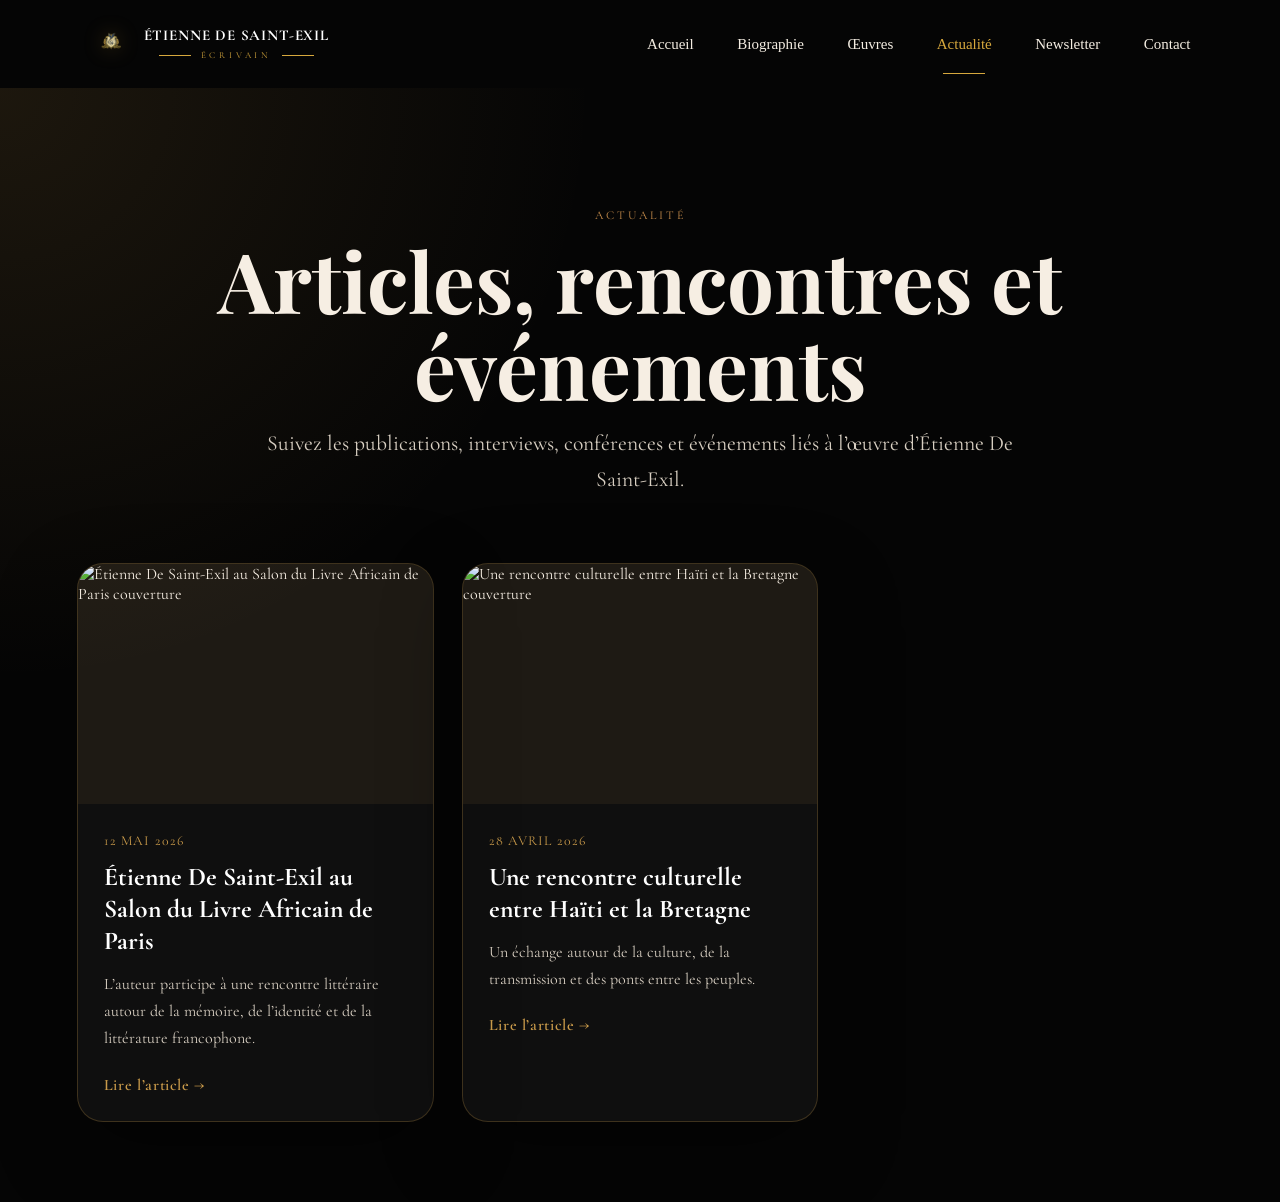
==== commit 2bb30bc5: "vpresquefinal" ====
--- a/saint-exil-site/actualite.html
+++ b/saint-exil-site/actualite.html
@@ -47,6 +47,29 @@
 
   </main>
 
+  <nav class="mobile-bottom-nav">
+    <a href="index.html">
+      <span class="mobile-icon">⌂</span>
+      <small>Accueil</small>
+    </a>
+    <a href="biography.html">
+      <span class="mobile-icon">♙</span>
+      <small>Biographie</small>
+    </a>
+    <a href="oeuvres.html">
+      <span class="mobile-icon">▱</span>
+      <small>Œuvres</small>
+    </a>
+    <a href="actualite.html" class="active">
+      <span class="mobile-icon">▤</span>
+      <small>Actualité</small>
+    </a>
+    <a href="contact.html">
+      <span class="mobile-icon">✉</span>
+      <small>Contact</small>
+    </a>
+  </nav>
+
   <script src="script.js"></script>
 </body>
 </html>
--- a/saint-exil-site/style.css
+++ b/saint-exil-site/style.css
@@ -69,7 +69,7 @@
 }
 
 /* Navbar */
-.navbar {
+ .navbar {
   position: relative;
   z-index: 50;
   width: min(1180px, 86vw);
@@ -378,7 +378,7 @@
   z-index: 3;
   width: 100%;
   max-width: 1000px;
-  margin: 0 auto 80px;
+  margin: 0 auto 2px;
   min-height: 520px;
   display: flex;
   flex-direction: column;
@@ -433,7 +433,7 @@
 .books-section{
   width:min(1160px,86vw);
   margin:0 auto;
-  padding:140px 0 120px;
+  padding:5px 0 120px;
 }
 .books-grid{
   display:grid;
@@ -509,14 +509,157 @@
 .bio-content blockquote{font-size:clamp(1.5rem,3vw,2.4rem);line-height:1.35;color:#fff;border-left:3px solid #c99a4a;padding-left:28px;margin:0 0 45px;font-style:italic}
 .bio-content p{font-size:clamp(1.12rem,1.5vw,1.28rem);line-height:1.85;color:#e5ddd1;margin-bottom:28px}
 
-@media (max-width:768px){
-  .bio-page{padding:95px 20px 60px}
-  .bio-intro{text-align:left;margin-bottom:35px}
-  .bio-layout{display:flex;flex-direction:column;gap:35px}
-  .bio-author-card{width:100%;padding:18px}
-  .bio-author-card img{max-width:320px;margin:0 auto 20px}
-  .bio-content p{font-size:18px;line-height:1.8}
-}
+@media (max-width: 768px) {
+  .bio-page {
+    padding: 42px 20px 95px;
+    background:
+      radial-gradient(circle at 15% 4%, rgba(201,154,74,0.12), transparent 30%),
+      #050505;
+  }
+
+  .bio-intro {
+    text-align: left;
+    margin: 0 auto 34px;
+  }
+
+  .bio-intro .section-label {
+    font-size: 11px;
+    letter-spacing: 0.28em;
+    color: #c99a4a;
+    margin-bottom: 14px;
+  }
+
+  .bio-intro h1 {
+    font-size: clamp(2.35rem, 12vw, 4rem);
+    line-height: 0.98;
+    margin: 0 0 18px;
+    color: #f6eee3;
+  }
+
+  .bio-intro p {
+    font-size: 18px;
+    line-height: 1.55;
+    color: #d8cfc2;
+  }
+
+  .bio-layout {
+    display: flex;
+    flex-direction: column;
+    gap: 32px;
+    max-width: 100%;
+  }
+
+  .bio-author-card {
+    width: 100%;
+    padding: 18px;
+    border-radius: 24px;
+    background: rgba(255,255,255,0.045);
+    border: 1px solid rgba(201,154,74,0.32);
+    box-shadow: 0 24px 70px rgba(0,0,0,0.48);
+  }
+
+  .bio-author-card img {
+    width: 100%;
+    max-width: 330px;
+    margin: 0 auto 22px;
+    border-radius: 18px;
+    object-fit: cover;
+  }
+
+  .bio-author-card h2 {
+    font-size: 2rem;
+    line-height: 1.1;
+    margin-bottom: 8px;
+  }
+
+  .bio-role {
+    font-size: 16px;
+    color: #c99a4a;
+    margin-bottom: 24px;
+  }
+
+  .bio-info {
+    display: grid;
+    gap: 0;
+  }
+
+  .bio-info div {
+    padding: 15px 0;
+    border-top: 1px solid rgba(255,255,255,0.1);
+  }
+
+  .bio-info span {
+    font-size: 13px;
+    letter-spacing: 0.06em;
+    text-transform: uppercase;
+    color: #c99a4a;
+    margin-bottom: 5px;
+  }
+
+  .bio-info strong {
+    font-size: 17px;
+    line-height: 1.45;
+    color: #f5efe6;
+  }
+
+  .bio-content {
+    max-width: 100%;
+  }
+
+  .bio-content blockquote {
+    font-size: clamp(1.6rem, 7vw, 2.3rem);
+    line-height: 1.35;
+    padding-left: 22px;
+    margin: 4px 0 34px;
+    border-left: 3px solid #c99a4a;
+    color: #fff;
+  }
+
+  .bio-content p {
+    font-size: 18px;
+    line-height: 1.85;
+    color: #e5ddd1;
+    margin-bottom: 26px;
+  }
+}
+
+/* BIOGRAPHY SMALL MOBILE */
+@media (max-width: 520px) {
+  .bio-page {
+    padding: 36px 18px 92px;
+  }
+
+  .bio-intro h1 {
+    font-size: clamp(2.1rem, 11vw, 3.4rem);
+  }
+
+  .bio-intro p {
+    font-size: 16px;
+  }
+
+  .bio-author-card {
+    padding: 16px;
+    border-radius: 22px;
+  }
+
+  .bio-author-card h2 {
+    font-size: 1.75rem;
+  }
+
+  .bio-role {
+    font-size: 15px;
+  }
+
+  .bio-info strong {
+    font-size: 16px;
+  }
+
+  .bio-content p {
+    font-size: 17px;
+    line-height: 1.8;
+  }
+}
+
 @media (min-width:860px){
   .books-grid{
     grid-template-columns:repeat(3,minmax(0,1fr));
@@ -544,11 +687,19 @@
   }
 
   .works-intro h1 {
-    font-size: clamp(2.7rem, 12vw, 4.2rem);
+    font-size: clamp(2.4rem, 9vw, 3.8rem);
+    line-height: 0.95;
+    max-width: 95%;
+    margin: 0 auto 18px;
+    text-align: center;
+  }
+
+  .works-intro h1.title-book {
+    font-size: 1.8rem;
   }
   
   .books-section {
-    padding: 120px 0 100px;
+    padding: 70px 0 100px;
   }
   
   .books-grid {
@@ -560,6 +711,12 @@
 @media (max-width: 520px) {
   .works-intro h2 {
     font-size: 11px;
+  }
+
+  .works-intro h1 {
+    font-size: clamp(2rem, 8vw, 2.8rem);
+    line-height: 0.95;
+    letter-spacing: -0.02em;
   }
 
   .book-card {
@@ -1254,3 +1411,189 @@
     min-height: 220px;
   }
 }
+
+/* Mobile Bottom Navigation */
+.mobile-bottom-nav {
+  display: none;
+}
+
+@media (max-width: 820px) {
+  body {
+    padding-bottom: 78px;
+  }
+
+  .mobile-bottom-nav {
+    position: fixed;
+    left: 0;
+    right: 0;
+    bottom: 0;
+    height: 72px;
+    background: rgba(5,5,5,.96);
+    border-top: 1px solid rgba(215,168,61,.18);
+    display: grid;
+    grid-template-columns: repeat(5, 1fr);
+    z-index: 9999;
+    backdrop-filter: blur(12px);
+  }
+
+  .mobile-bottom-nav a {
+    color: rgba(245,239,230,.65);
+    text-decoration: none;
+    display: flex;
+    flex-direction: column;
+    align-items: center;
+    justify-content: center;
+    gap: 4px;
+    font-size: 12px;
+  }
+
+  .mobile-bottom-nav a.active {
+    color: #d7a83d;
+  }
+
+  .mobile-icon {
+    font-size: 22px;
+    line-height: 1;
+  }
+
+  .mobile-bottom-nav small {
+    font-size: 12px;
+  }
+}
+
+/* =======================================
+RESPONSIVE MIGRATION ZONE
+======================================= */
+
+/* RESPONSIVE CANDIDATE */
+.hero h1 {
+  font-size: 50px;
+  line-height: 1.02;
+  font-weight: 400;
+  position: relative;
+  top: -70px;
+  letter-spacing: clamp(4px, .8vw, 10px);
+  text-transform: uppercase;
+  color: #f3efe7;
+  text-shadow: 0 8px 18px rgba(0,0,0,.8);
+}
+
+/* RESPONSIVE CANDIDATE */
+.subtitle {
+  margin: 18px auto 26px;
+  color: #d7a83d;
+  font-size: 24px;
+  position: relative;
+  top: -40px;
+  letter-spacing: 13px;
+  text-transform: uppercase;
+  display: flex;
+  align-items: center;
+  justify-content: center;
+  gap: 22px;
+}
+
+/* RESPONSIVE CANDIDATE */
+.divider {
+  width: 430px;
+  max-width: 80%;
+  height: 1px;
+  position: relative;
+  top: -30px;
+  background: linear-gradient(90deg, transparent, rgba(215,168,61,.7), transparent);
+  margin: 0 auto 26px;
+  position: relative;
+}
+
+/* RESPONSIVE CANDIDATE */
+.intro {
+  width: 420px;
+  max-width: 90%;
+  margin: 0 auto 28px;
+  position: relative;
+  top: -40px;
+  font-size: 14.5px;
+  line-height: 1.45;
+  color: #f1e9dc;
+}
+
+/* RESPONSIVE CANDIDATE */
+.cta {
+  display: inline-flex;
+  align-items: center;
+  gap: 22px;
+  padding: 18px 30px;
+  border: 1px solid #d7a83d;
+  color: #d7a83d;
+  text-decoration: none;
+  text-transform: uppercase;
+  letter-spacing: 2.5px;
+  font-size: 14px;
+  position: relative;
+  top:-50px;
+  font-family: Arial, sans-serif;
+  font-weight: 600;
+  border-radius: 4px;
+  background: rgba(0,0,0,.28);
+  transition: .3s ease;
+}
+
+/* RESPONSIVE CANDIDATE */
+.portrait {
+  position: relative;
+  right: 200px;
+  bottom: 180px;
+  height: auto;
+  width: min(46vw, 620px);
+  max-height: 78vh;
+  max-width: 100%;
+  object-fit: contain;
+  align-self: end;
+  justify-self: end;
+  z-index: 4;
+  filter: drop-shadow(-40px 0 45px rgba(0,0,0,.9));
+}
+
+/* RESPONSIVE CANDIDATE */
+.name-bg {
+  position: absolute;
+  right: 40px;
+  top: -24px;
+  font-size: 60px;
+  line-height: 1.2;
+  color: rgba(255,255,255,.035);
+  font-style: italic;
+  z-index: 1;
+  pointer-events: none;
+}
+
+/* RESPONSIVE CANDIDATE */
+.quote-card {
+  position: absolute;
+  right: clamp(24px, 5vw, 70px);
+  bottom: clamp(48px, 8vh, 90px);
+  width: clamp(240px, 22vw, 300px);
+  padding: clamp(32px, 3vw, 40px);
+  border: 1px solid rgba(255,255,255,.11);
+  border-radius: 8px;
+  background: rgba(9,9,9,.62);
+  backdrop-filter: blur(12px);
+  z-index: 8;
+}
+
+/* RESPONSIVE CANDIDATE */
+.bottom-card {
+  position: absolute;
+  left: 0;
+  bottom: 0;
+  width: 70%;
+  height: 80px;
+  background: #f3eee6;
+  color: #4b443b;
+  display: flex;
+  align-items: center;
+  padding-left: 92px;
+  z-index: 10;
+  clip-path: polygon(0 0, 91% 0, 100% 100%, 0% 100%);
+}
+
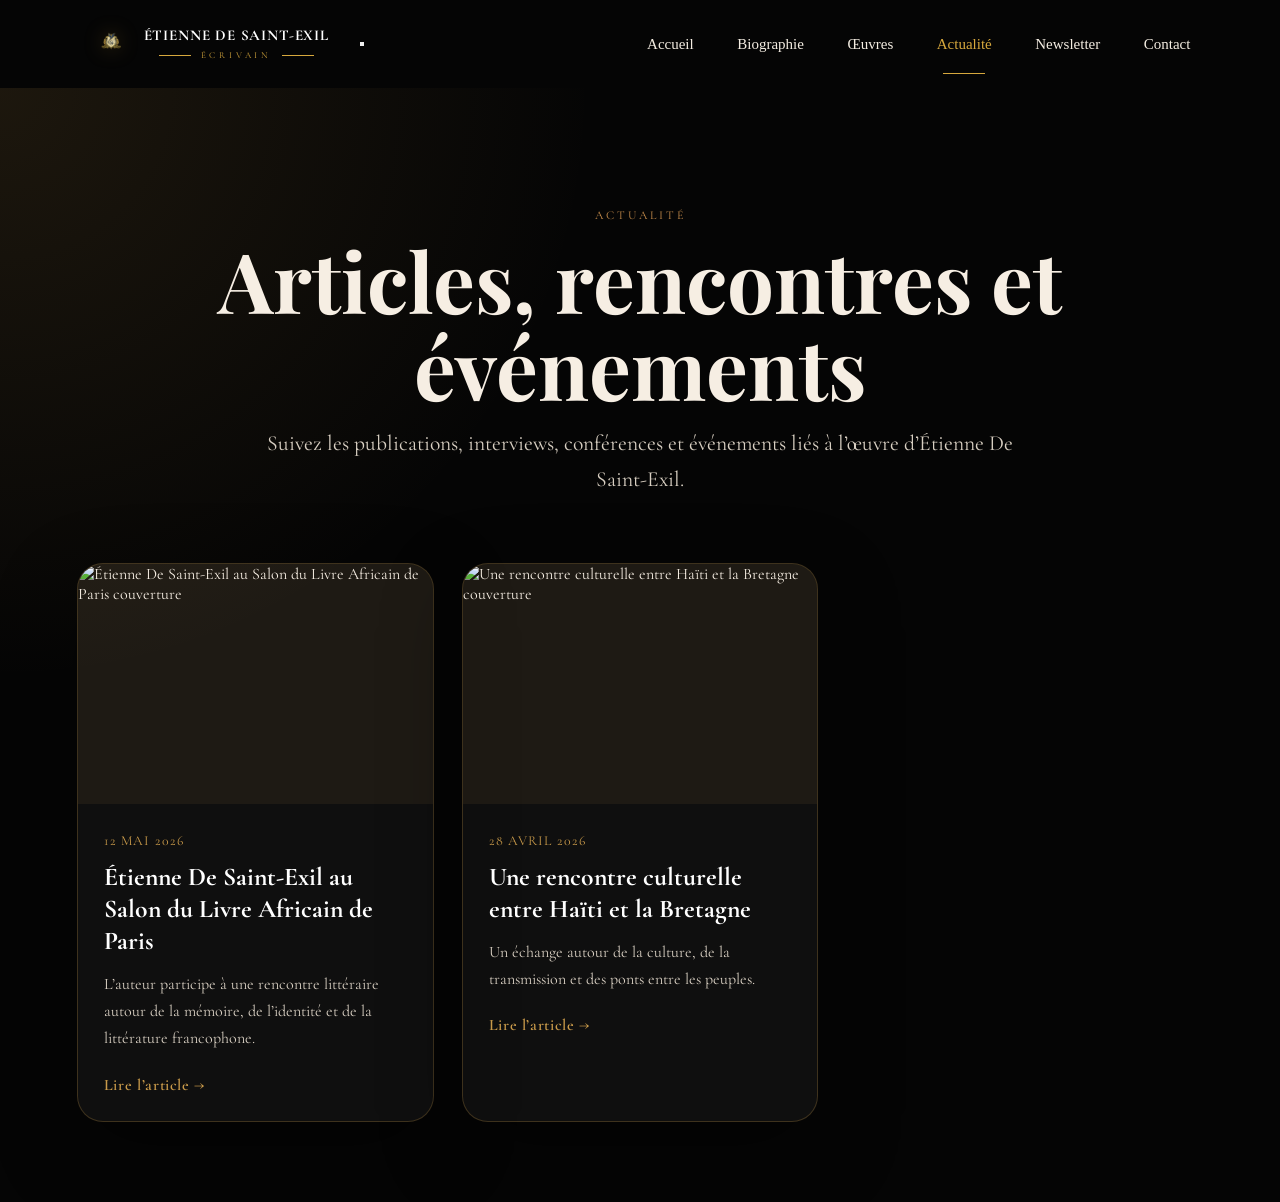
==== commit 864a5f5e: "last" ====
--- a/saint-exil-site/actualite.html
+++ b/saint-exil-site/actualite.html
@@ -49,23 +49,33 @@
 
   <nav class="mobile-bottom-nav">
     <a href="index.html">
-      <span class="mobile-icon">⌂</span>
+      <span class="mobile-icon" aria-hidden="true">
+        <svg xmlns="http://www.w3.org/2000/svg" width="24" height="24" viewBox="0 0 24 24" fill="none" stroke="currentColor" stroke-width="2" stroke-linecap="round" stroke-linejoin="round" class="lucide lucide-house-icon lucide-house"><path d="M15 21v-8a1 1 0 0 0-1-1h-4a1 1 0 0 0-1 1v8"/><path d="M3 10a2 2 0 0 1 .709-1.528l7-6a2 2 0 0 1 2.582 0l7 6A2 2 0 0 1 21 10v9a2 2 0 0 1-2 2H5a2 2 0 0 1-2-2z"/></svg>
+      </span>
       <small>Accueil</small>
     </a>
     <a href="biography.html">
-      <span class="mobile-icon">♙</span>
+      <span class="mobile-icon" aria-hidden="true">
+        <svg xmlns="http://www.w3.org/2000/svg" width="24" height="24" viewBox="0 0 24 24" fill="none" stroke="currentColor" stroke-width="2" stroke-linecap="round" stroke-linejoin="round" class="lucide lucide-user-icon lucide-user"><path d="M19 21v-2a4 4 0 0 0-4-4H9a4 4 0 0 0-4 4v2"/><circle cx="12" cy="7" r="4"/></svg>
+      </span>
       <small>Biographie</small>
     </a>
     <a href="oeuvres.html">
-      <span class="mobile-icon">▱</span>
+      <span class="mobile-icon" aria-hidden="true">
+        <svg xmlns="http://www.w3.org/2000/svg" width="24" height="24" viewBox="0 0 24 24" fill="none" stroke="currentColor" stroke-width="2" stroke-linecap="round" stroke-linejoin="round" class="lucide lucide-book-open-icon lucide-book-open"><path d="M12 7v14"/><path d="M3 18a1 1 0 0 1-1-1V4a1 1 0 0 1 1-1h5a4 4 0 0 1 4 4 4 4 0 0 1 4-4h5a1 1 0 0 1 1 1v13a1 1 0 0 1-1 1h-6a3 3 0 0 0-3 3 3 3 0 0 0-3-3z"/></svg>
+      </span>
       <small>Œuvres</small>
     </a>
     <a href="actualite.html" class="active">
-      <span class="mobile-icon">▤</span>
+      <span class="mobile-icon" aria-hidden="true">
+        <svg xmlns="http://www.w3.org/2000/svg" width="24" height="24" viewBox="0 0 24 24" fill="none" stroke="currentColor" stroke-width="2" stroke-linecap="round" stroke-linejoin="round" class="lucide lucide-newspaper-icon lucide-newspaper"><path d="M15 18h-5"/><path d="M18 14h-8"/><path d="M4 22h16a2 2 0 0 0 2-2V4a2 2 0 0 0-2-2H8a2 2 0 0 0-2 2v16a2 2 0 0 1-4 0v-9a2 2 0 0 1 2-2h2"/><rect width="8" height="4" x="10" y="6" rx="1"/></svg>
+      </span>
       <small>Actualité</small>
     </a>
     <a href="contact.html">
-      <span class="mobile-icon">✉</span>
+      <span class="mobile-icon" aria-hidden="true">
+        <svg xmlns="http://www.w3.org/2000/svg" width="24" height="24" viewBox="0 0 24 24" fill="none" stroke="currentColor" stroke-width="2" stroke-linecap="round" stroke-linejoin="round" class="lucide lucide-circle-user-icon lucide-circle-user"><circle cx="12" cy="12" r="10"/><circle cx="12" cy="10" r="3"/><path d="M7 20.662V19a2 2 0 0 1 2-2h6a2 2 0 0 1 2 2v1.662"/></svg>
+      </span>
       <small>Contact</small>
     </a>
   </nav>
--- a/saint-exil-site/style.css
+++ b/saint-exil-site/style.css
@@ -159,10 +159,6 @@
   background: #d7a83d;
   transform: translateX(-50%);
 }
-
-/* Menu bouton (mobile) - keep script.js behavior */
-.menu-btn{display:none;background:transparent;border:0;padding:.35rem;cursor:pointer}
-.menu-btn span{display:block;width:28px;height:2px;background:var(--ivory);border-radius:2px}
 
 /* Hero content container */
 .hero-content{
@@ -323,9 +319,7 @@
   .brand-text span{font-size:7px;letter-spacing:0.32em}
   .brand-text span::before,
   .brand-text span::after{width:20px}
-  .menu-btn{display:block;position:relative;z-index:20}
-  .nav-links{display:none;position:absolute;top:82px;right:0;background:rgba(8,8,8,.94);padding:25px;flex-direction:column;gap:20px;border:1px solid rgba(210,160,95,.25)}
-  .nav-links.open{display:flex}
+  .nav-links{display:flex;position:static;background:transparent;padding:0;flex-direction:row;gap:26px;border:none;flex-wrap:wrap;justify-content:center}
   .portrait-wrap{top:72px;left:50%;right:auto;transform:translateX(-50%);width:430px;height:430px;overflow:hidden}
   .portrait{width:500px;left:-34px;top:-15px}
   .portrait-wrap::after{inset:0;background:linear-gradient(180deg,transparent 72%,#050505 100%)}
@@ -714,7 +708,7 @@
   }
 
   .works-intro h1 {
-    font-size: clamp(2rem, 8vw, 2.8rem);
+    font-size: clamp(0.1rem, 8vw, 2.8rem);
     line-height: 0.95;
     letter-spacing: -0.02em;
   }
@@ -1452,12 +1446,35 @@
   }
 
   .mobile-icon {
-    font-size: 22px;
-    line-height: 1;
+    width: 24px;
+    height: 24px;
+    display: grid;
+    place-items: center;
+    color: currentColor;
+  }
+
+  .mobile-icon svg {
+    width: 23px;
+    height: 23px;
+    display: block;
+    fill: none;
+    stroke: currentColor;
+  }
+
+  .mobile-bottom-nav a.active .mobile-icon svg {
+    stroke: #d7a83d;
   }
 
   .mobile-bottom-nav small {
     font-size: 12px;
+  }
+
+  .nav-links,
+  .menu-btn,
+  .menu-toggle,
+  .hamburger,
+  .mobile-menu {
+    display: none !important;
   }
 }
 
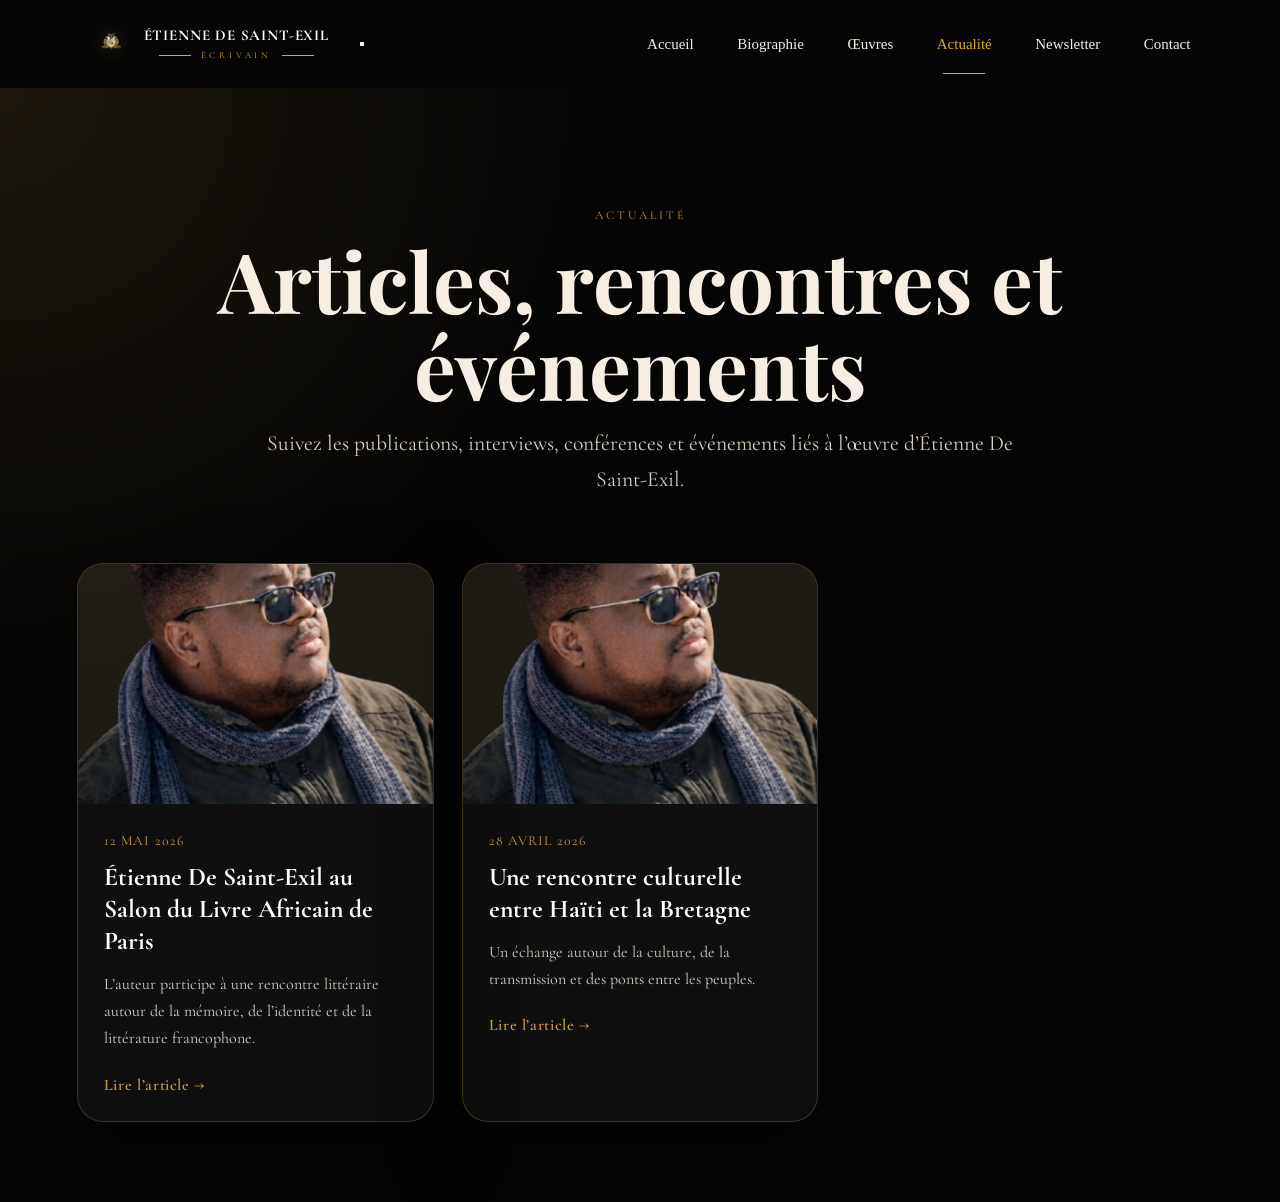
==== commit e8254536: "i'm done" ====
--- a/saint-exil-site/actualite.html
+++ b/saint-exil-site/actualite.html
@@ -72,6 +72,25 @@
       </span>
       <small>Actualité</small>
     </a>
+    <a href="newsletter.html">
+      <span class="mobile-icon" aria-hidden="true">
+        <svg xmlns="http://www.w3.org/2000/svg"
+             width="24"
+             height="24"
+             viewBox="0 0 24 24"
+             fill="none"
+             stroke="currentColor"
+             stroke-width="2"
+             stroke-linecap="round"
+             stroke-linejoin="round"
+             class="lucide lucide-mails-icon lucide-mails">
+          <path d="M17 19a2 2 0 0 1-2 2H4a2 2 0 0 1-2-2v-8a2 2 0 0 1 1-1.732"/>
+          <path d="m22 5.5-6.419 4.179a2 2 0 0 1-2.162 0L7 5.5"/>
+          <rect x="7" y="3" width="15" height="12" rx="2"/>
+        </svg>
+      </span>
+      <small>Newsletter</small>
+    </a>
     <a href="contact.html">
       <span class="mobile-icon" aria-hidden="true">
         <svg xmlns="http://www.w3.org/2000/svg" width="24" height="24" viewBox="0 0 24 24" fill="none" stroke="currentColor" stroke-width="2" stroke-linecap="round" stroke-linejoin="round" class="lucide lucide-circle-user-icon lucide-circle-user"><circle cx="12" cy="12" r="10"/><circle cx="12" cy="10" r="3"/><path d="M7 20.662V19a2 2 0 0 1 2-2h6a2 2 0 0 1 2 2v1.662"/></svg>
--- a/saint-exil-site/style.css
+++ b/saint-exil-site/style.css
@@ -1425,7 +1425,7 @@
     background: rgba(5,5,5,.96);
     border-top: 1px solid rgba(215,168,61,.18);
     display: grid;
-    grid-template-columns: repeat(5, 1fr);
+    grid-template-columns: repeat(6, 1fr);
     z-index: 9999;
     backdrop-filter: blur(12px);
   }
@@ -1614,3 +1614,137 @@
   clip-path: polygon(0 0, 91% 0, 100% 100%, 0% 100%);
 }
 
+.admin-news-layout {
+  display: grid;
+  grid-template-columns: minmax(300px, 360px) 1fr;
+  gap: 30px;
+  padding: 40px clamp(30px, 6vw, 90px);
+}
+
+.admin-news-panel,
+.admin-news-list {
+  background: rgba(9,9,9,.96);
+  border: 1px solid rgba(215,168,61,.16);
+  border-radius: 20px;
+  padding: 28px;
+}
+
+.admin-news-form label {
+  display: block;
+  margin-top: 24px;
+  margin-bottom: 10px;
+  color: #f3efe7;
+  font-size: 0.95rem;
+  letter-spacing: .02em;
+}
+
+.admin-news-form input,
+.admin-news-form textarea {
+  width: 100%;
+  background: rgba(255,255,255,.04);
+  border: 1px solid rgba(255,255,255,.08);
+  border-radius: 10px;
+  color: #f7f1e8;
+  padding: 14px 16px;
+  font-size: 0.95rem;
+}
+
+.admin-news-form textarea {
+  min-height: 132px;
+  resize: vertical;
+}
+
+.admin-news-buttons {
+  display: flex;
+  gap: 14px;
+  margin-top: 22px;
+}
+
+.admin-news-buttons button {
+  flex: 1;
+  min-height: 46px;
+  border: 1px solid #d7a83d;
+  background: transparent;
+  color: #f7f1e8;
+  text-transform: uppercase;
+  letter-spacing: .12em;
+  font-weight: 600;
+  cursor: pointer;
+  transition: background .25s ease, color .25s ease;
+}
+
+.admin-news-buttons button:hover {
+  background: #d7a83d;
+  color: #050403;
+}
+
+.admin-news-card {
+  margin-bottom: 18px;
+}
+
+.admin-news-card-inner {
+  border: 1px solid rgba(215,168,61,.14);
+  border-radius: 16px;
+  padding: 22px;
+  background: rgba(255,255,255,.03);
+}
+
+.admin-news-meta {
+  display: flex;
+  align-items: center;
+  justify-content: space-between;
+  gap: 16px;
+  margin-bottom: 16px;
+}
+
+.admin-news-meta strong {
+  display: block;
+  color: #f3efe7;
+  font-size: 1rem;
+}
+
+.admin-news-meta span {
+  color: #c99a4a;
+  font-size: .9rem;
+  white-space: nowrap;
+}
+
+.admin-news-text {
+  color: #ddd3c5;
+  line-height: 1.65;
+  margin-bottom: 18px;
+}
+
+.admin-news-actions {
+  display: flex;
+  gap: 12px;
+}
+
+.admin-news-actions button {
+  flex: 1;
+  border: 1px solid rgba(215,168,61,.24);
+  background: transparent;
+  color: #f3efe7;
+  padding: 12px 14px;
+  border-radius: 10px;
+  cursor: pointer;
+  transition: background .25s ease, color .25s ease;
+}
+
+.admin-news-actions button:hover {
+  background: rgba(215,168,61,.16);
+}
+
+.news-empty {
+  color: #d8cfc2;
+  padding: 22px;
+  text-align: center;
+}
+
+@media (max-width: 900px) {
+  .admin-news-layout {
+    grid-template-columns: 1fr;
+    padding: 24px;
+  }
+}
+
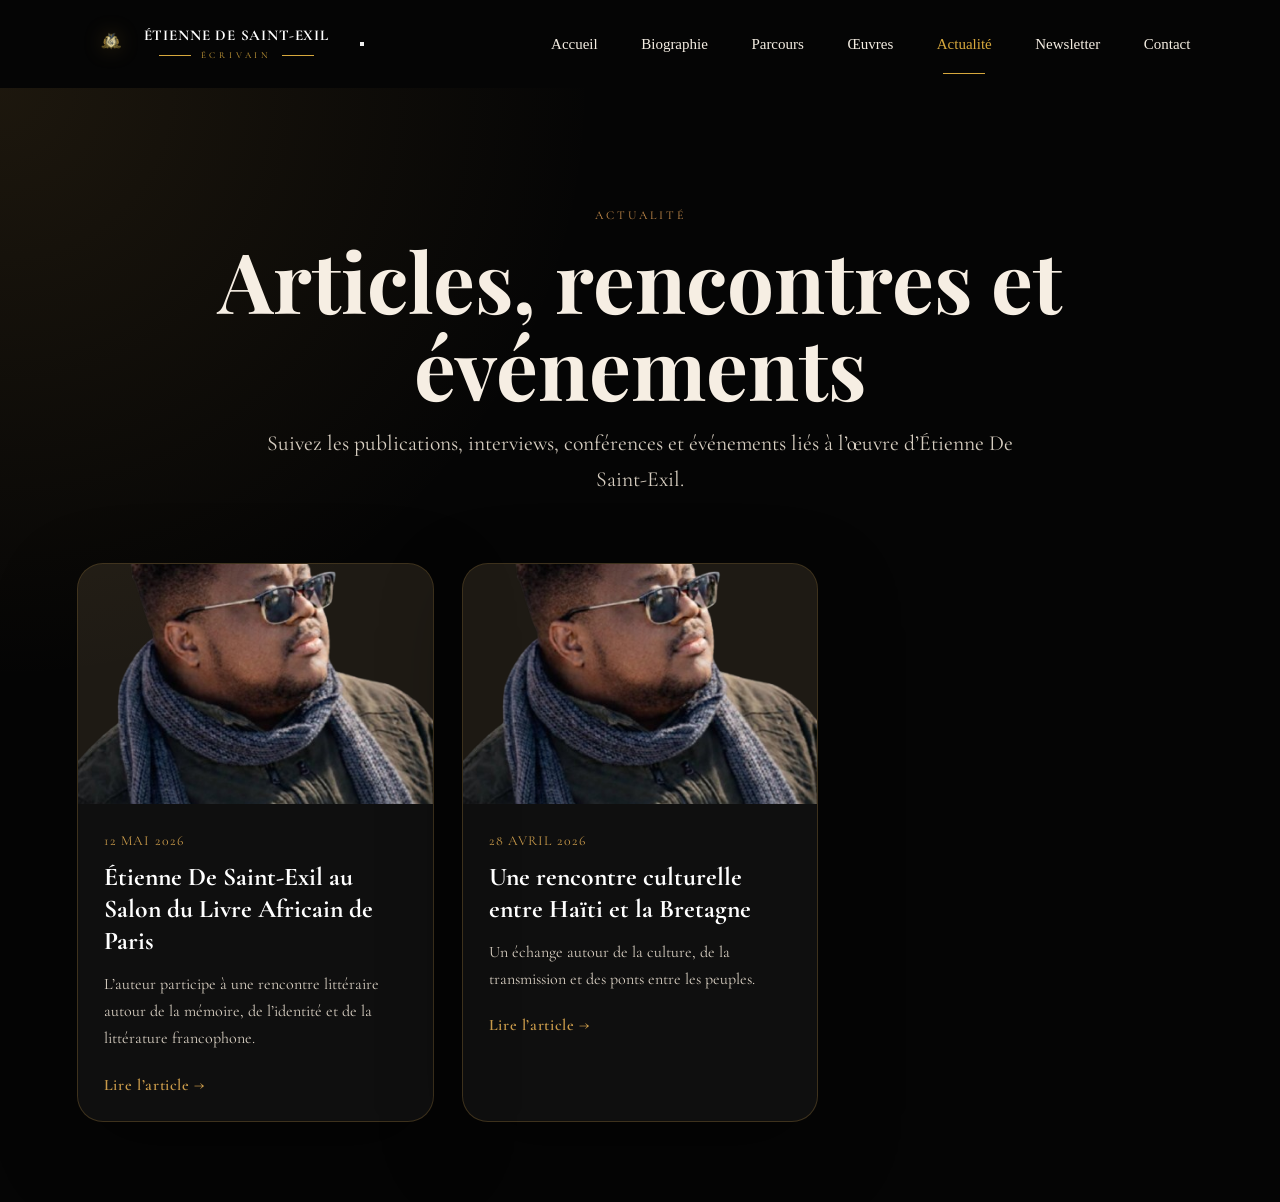
==== commit 95e4d8fc: "jour" ====
--- a/saint-exil-site/actualite.html
+++ b/saint-exil-site/actualite.html
@@ -26,6 +26,7 @@
     <nav class="nav-links">
       <a href="index.html">Accueil</a>
       <a href="biography.html">Biographie</a>
+      <a href="parcours.html">Parcours</a>
       <a href="oeuvres.html">Œuvres</a>
       <a class="active" href="actualite.html">Actualité</a>
       <a href="newsletter.html">Newsletter</a>
@@ -60,6 +61,7 @@
       </span>
       <small>Biographie</small>
     </a>
+    
     <a href="oeuvres.html">
       <span class="mobile-icon" aria-hidden="true">
         <svg xmlns="http://www.w3.org/2000/svg" width="24" height="24" viewBox="0 0 24 24" fill="none" stroke="currentColor" stroke-width="2" stroke-linecap="round" stroke-linejoin="round" class="lucide lucide-book-open-icon lucide-book-open"><path d="M12 7v14"/><path d="M3 18a1 1 0 0 1-1-1V4a1 1 0 0 1 1-1h5a4 4 0 0 1 4 4 4 4 0 0 1 4-4h5a1 1 0 0 1 1 1v13a1 1 0 0 1-1 1h-6a3 3 0 0 0-3 3 3 3 0 0 0-3-3z"/></svg>
--- a/saint-exil-site/style.css
+++ b/saint-exil-site/style.css
@@ -320,8 +320,20 @@
   .brand-text span::before,
   .brand-text span::after{width:20px}
   .nav-links{display:flex;position:static;background:transparent;padding:0;flex-direction:row;gap:26px;border:none;flex-wrap:wrap;justify-content:center}
-  .portrait-wrap{top:72px;left:50%;right:auto;transform:translateX(-50%);width:430px;height:430px;overflow:hidden}
-  .portrait{width:500px;left:-34px;top:-15px}
+  .portrait-wrap{top:72px;left:50%;right:auto;transform:translateX(-50%);width:430px;height:430px;overflow:visible}
+  /* MOBILE PORTRAIT CONTROLS */
+  /* width = taille */
+  /* margin-left = déplacement horizontal */
+  /* modifier ici uniquement */
+  .portrait{
+    width: min(120vw, 560px);
+    max-width: none;
+    height: auto;
+    left: -34px;
+    top: -15px;
+    bottom: 60px;
+    margin-left: 180px;
+  }
   .portrait-wrap::after{inset:0;background:linear-gradient(180deg,transparent 72%,#050505 100%)}
   .copy-block{top:430px;left:50%;transform:translateX(-50%);width:92%}
   .copy-block h1{font-size:36px}
@@ -348,7 +360,17 @@
   .copy-block p{font-size:15px}
   .cta{min-width:220px;height:48px;font-size:10px}
   .portrait-wrap{width:340px;height:390px}
-  .portrait{width:455px;left:-60px;top:-8px}
+  /* MOBILE PORTRAIT CONTROLS */
+  /* width = taille */
+  /* margin-left = déplacement horizontal */
+  /* modifier ici uniquement */
+  .portrait{
+    width: 120vw;
+    max-width: none;
+    margin-left: -140px;
+    left:-60px;
+    top:-8px;
+  }
   .quote-card{top:690px}
   .bottom-panel{height:230px;padding:22px 18px}
   .keywords{font-size:11px;letter-spacing:.06em;min-width:95px}
@@ -730,6 +752,7 @@
   align-items: center;
   justify-content: center;
   padding: 24px;
+  overflow-y: auto;
   z-index: 9999;
 }
 
@@ -749,6 +772,8 @@
   z-index: 2;
   max-width: 920px;
   width: 100%;
+  max-height: 90vh;
+  overflow-y: auto;
   display: grid;
   grid-template-columns: 300px 1fr;
   gap: 36px;
@@ -766,6 +791,12 @@
   border-radius: 18px;
 }
 
+.book-modal-info {
+  max-height: 75vh;
+  overflow-y: auto;
+  padding-right: 10px;
+}
+
 .book-modal-info h2 {
   font-size: clamp(2rem, 4vw, 3.5rem);
   line-height: 1.1;
@@ -773,11 +804,37 @@
   margin: 14px 0 20px;
 }
 
-.book-modal-info p {
+.book-modal-info p,
+.book-modal-summary,
+#bookModalSummary {
   font-size: 1.08rem;
   line-height: 1.8;
   color: #e5ddd1;
-  margin-bottom: 28px;
+  margin-bottom: 18px;
+}
+
+.book-modal-summary,
+#bookModalSummary {
+  max-height: 52vh;
+  overflow-y: auto;
+  padding-right: 10px;
+}
+
+.book-badge {
+  display: inline-flex;
+  align-items: center;
+  justify-content: center;
+  width: fit-content;
+  padding: 10px 14px;
+  margin-bottom: 18px;
+  border-radius: 999px;
+  border: 1px solid rgba(201, 154, 74, 0.35);
+  background: linear-gradient(135deg, rgba(201, 154, 74, 0.14), rgba(255, 255, 255, 0.03));
+  color: #f2e7d7;
+  font-size: 0.92rem;
+  font-weight: 600;
+  letter-spacing: 0.08em;
+  text-transform: uppercase;
 }
 
 .book-buy-btn {
@@ -791,6 +848,15 @@
   color: #050505;
   font-weight: 700;
   text-decoration: none;
+}
+
+.book-buy-btn--disabled {
+  background: rgba(201, 154, 74, 0.18);
+  color: #d8cfbf;
+  border: 1px solid rgba(201, 154, 74, 0.2);
+  cursor: not-allowed;
+  pointer-events: none;
+  box-shadow: none;
 }
 
 .book-modal-close {
@@ -811,18 +877,33 @@
   .book-modal {
     align-items: flex-start;
     overflow-y: auto;
+    padding: 18px;
   }
 
   .book-modal-content {
+    max-height: none;
+    overflow: visible;
     grid-template-columns: 1fr;
     gap: 24px;
     padding: 24px;
     margin-top: 20px;
+    margin-bottom: 90px;
   }
 
   .book-modal-cover {
     max-width: 260px;
     margin: 0 auto;
+  }
+
+  .book-modal-info {
+    max-height: none;
+    overflow: visible;
+  }
+
+  .book-modal-summary,
+  #bookModalSummary {
+    max-height: none;
+    overflow: visible;
   }
 
   .book-modal-info p {
